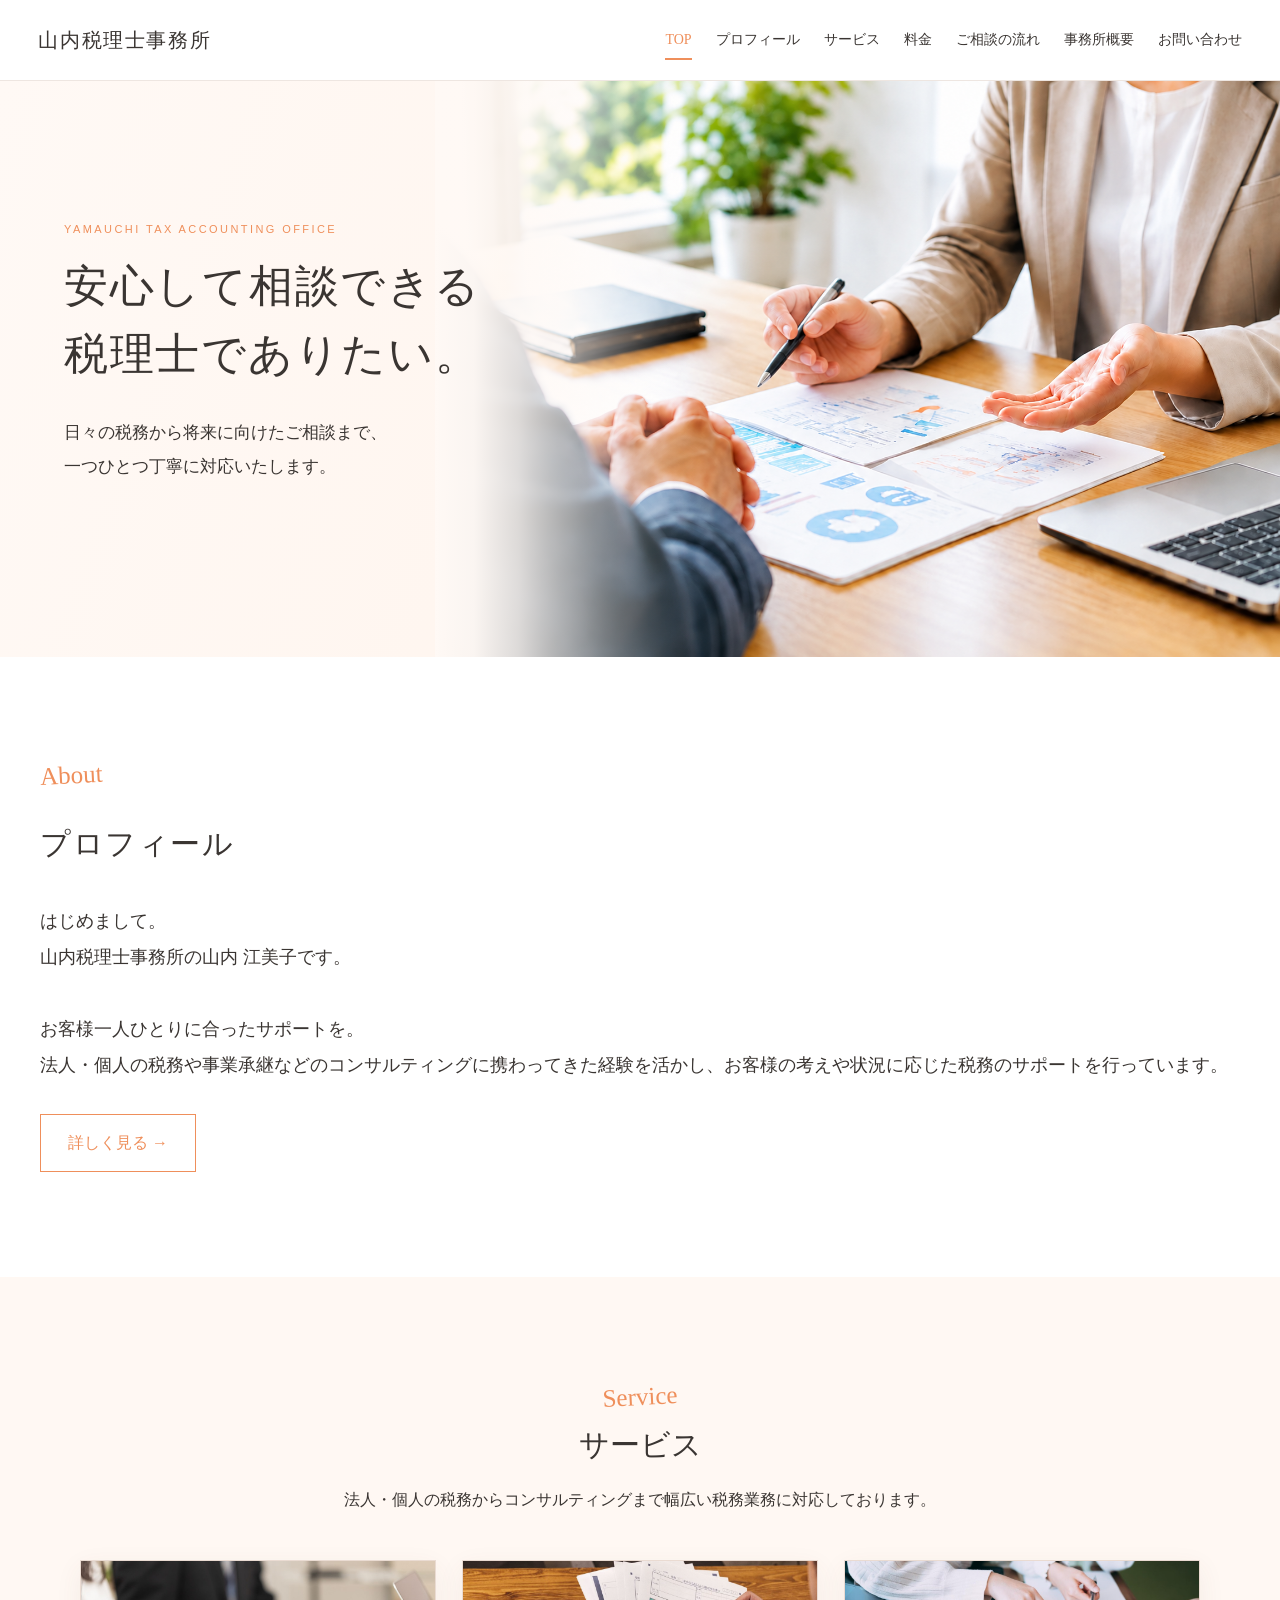
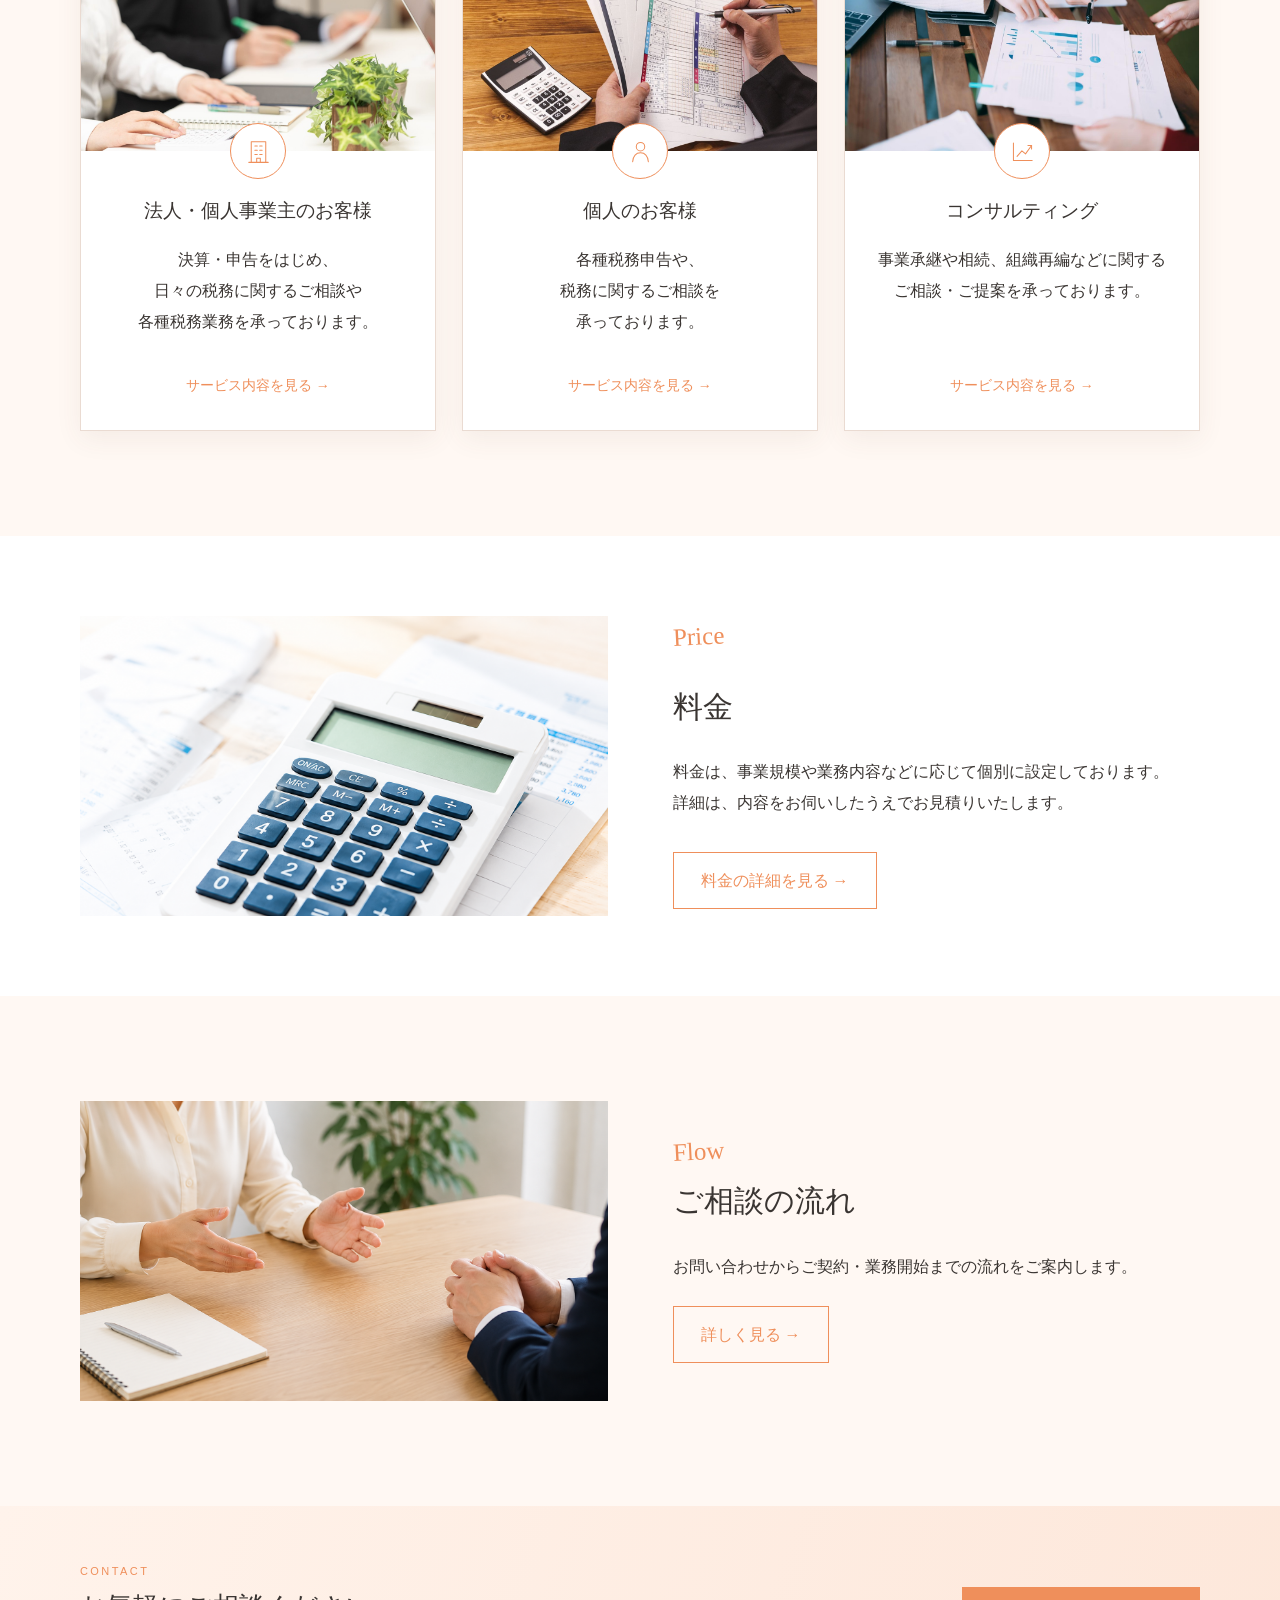
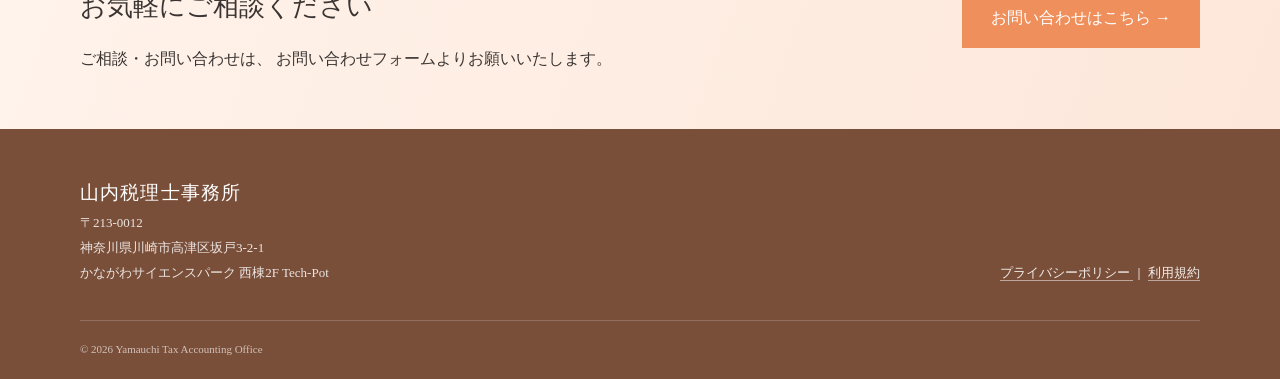
==== index.html @ a444ac54 "HP V7 初期登録" ====
<!DOCTYPE html>
<html lang="ja">

<head>
  <meta charset="UTF-8">
  <meta name="viewport" content="width=device-width, initial-scale=1.0">

  <meta name="description"
    content="山内税理士事務所。日々の税務から将来に向けたご相談まで、一つひとつ丁寧に対応いたします。">

  <title>山内税理士事務所</title>

<link rel="icon" type="image/png" href="images/favicon.png">
 
 <link rel="stylesheet" href="style.css">
</head>


<body>

  <!-- ヘッダー -->
  <header class="header">

    <div class="header-inner">

      <a class="office-name" href="index.html">
        山内税理士事務所
      </a>

      <nav class="nav">

  <a class="current" href="index.html">TOP</a>

  <a href="about.html">プロフィール</a>

  <a href="service.html">サービス</a>

  <a href="price.html">料金</a>

  <a href="flow.html">ご相談の流れ</a>

  <a href="office.html">事務所概要</a>

  <a class="nav-contact" href="contact.html">
    お問い合わせ
  </a>

</nav>

    </div>

  </header>


  <main>


    <!-- =====================================
         TOP
    ====================================== -->

    <section class="v4-hero">

      <div class="v4-hero-message">

        <p class="hero-label">
          YAMAUCHI TAX ACCOUNTING OFFICE
        </p>

        <h1>
          安心して相談できる<br>
          税理士でありたい。
        </h1>

        <p class="v4-hero-text">
          日々の税務から将来に向けたご相談まで、<br>
          一つひとつ丁寧に対応いたします。
        </p>

        
      </div>


      <div class="v4-hero-photo">

        <img
          src="images/top-image.png"
          alt="税務について相談しているイメージ">

      </div>

    </section>



    <!-- =====================================
         山内税理士事務所について
    ====================================== -->

    <!-- =====================================
     山内税理士事務所について
====================================== -->

<section class="section v5-about">

  <div class="container v5-about-single">

    <div class="v5-about-content">

      <p class="v4-script-label">
        About
      </p>

      <h2>
        プロフィール
      </h2>

      <p class="home-about-introduction">
  はじめまして。<br>
  山内税理士事務所の山内 江美子です。<br><br>
  お客様一人ひとりに合ったサポートを。<br>
  法人・個人の税務や事業承継などのコンサルティングに携わってきた経験を活かし、お客様の考えや状況に応じた税務のサポートを行っています。
</p>

      <a class="outline-button" href="about.html">
        詳しく見る →
      </a>

    </div>

  </div>

</section>


    <!-- =====================================
         サービス
    ====================================== -->

    <section class="section v4-service">

      <div class="container">


        <div class="v4-section-heading">

          <p class="v4-script-label">
            Service
          </p>

          <h2>
            サービス
          </h2>

          <p>
            法人・個人の税務からコンサルティングまで幅広い税務業務に対応しております。
          </p>

        </div>



        <div class="v4-service-grid">


          <!-- 法人・個人事業主 -->
          <article class="v4-service-card">

            <div class="v4-service-photo">

              <img
                src="images/service-corporate.jpg"
                alt="法人・個人事業主のお客様向けサービスのイメージ">

            </div>

            <div class="v4-service-card-body">

             <div class="v4-service-icon v5-line-icon" aria-hidden="true">
  <svg viewBox="0 0 48 48">
    <path d="M12 42V8h24v34M8 42h32M18 15h4M26 15h4M18 22h4M26 22h4M18 29h4M26 29h4M21 42v-7h6v7"/>
  </svg>
</div>

              <h3>
                法人・個人事業主のお客様
              </h3>

              <p>
                決算・申告をはじめ、<br>
                日々の税務に関するご相談や<br>
                各種税務業務を承っております。
              </p>

              <a href="service.html#business">
                サービス内容を見る →
              </a>

            </div>

          </article>



          <!-- 個人 -->
          <article class="v4-service-card">

            <div class="v4-service-photo">

              <img
                src="images/service-personal.jpg"
                alt="個人のお客様向けサービスのイメージ">

            </div>

            <div class="v4-service-card-body">

             <div class="v4-service-icon v5-line-icon" aria-hidden="true">
  <svg viewBox="0 0 48 48">
    <circle cx="24" cy="16" r="7"/>
    <path d="M11 41c1-10 6-15 13-15s12 5 13 15"/>
  </svg>
</div>

              <h3>
                個人のお客様
              </h3>

              <p>
                各種税務申告や、<br>
                税務に関するご相談を<br>
                承っております。
              </p>

              <a href="service.html#individual">
                サービス内容を見る →
              </a>

            </div>

          </article>



          <!-- コンサル・スポット -->
          <article class="v4-service-card">

            <div class="v4-service-photo">

              <img
                src="images/service-consulting.jpg"
                alt="コンサルティング業務のイメージ">

            </div>

            <div class="v4-service-card-body">

             <div class="v4-service-icon v5-line-icon" aria-hidden="true">
  <svg viewBox="0 0 48 48">
    <path d="M9 39V10M9 39h31M15 32l8-9 6 5 10-14"/>
    <path d="M33 14h6v6"/>
  </svg>
</div>

              <h3>
                コンサルティング
              </h3>

              <p>
                事業承継や相続、組織再編などに関する
                ご相談・ご提案を承っております。
              </p>

              <a href="service.html#consulting">
                サービス内容を見る →
              </a>

            </div>

          </article>


        </div>

      </div>

    </section>



    <!-- =====================================
         料金
    ====================================== -->

    <section class="v4-price">

      <div class="container v4-price-grid">


        <!-- 写真 -->
        <div class="v4-price-photo">

          <img
            src="images/price-top.png"
            alt="料金や見積りのイメージ">

        </div>


        <!-- 説明 -->
        <div class="v4-price-content">

          <p class="v4-script-label">
            Price
          </p>

          <h2>
            料金
          </h2>

          <p>
            料金は、事業規模や業務内容などに応じて個別に設定しております。<br>
            詳細は、内容をお伺いしたうえでお見積りいたします。
          </p>

          <a class="outline-button" href="price.html">
            料金の詳細を見る →
          </a>

        </div>


      </div>

    </section>



    <!-- =====================================
         ご相談の流れ
    ====================================== -->

    <section class="section v4-flow-teaser">

      <div class="container v4-flow-teaser-grid">


        <!-- TOPでは代表写真を1枚 -->
        <div class="v4-flow-teaser-photo">

          <img
            src="images/flow-02.png"
            alt="ご相談の流れのイメージ">

        </div>


        <div class="v4-flow-teaser-content">

          <p class="v4-script-label">
            Flow
          </p>

          <h2>
            ご相談の流れ
          </h2>

          <p>
            お問い合わせからご契約・業務開始までの流れをご案内します。
          </p>

          <a class="outline-button" href="flow.html">
            詳しく見る →
          </a>

        </div>


      </div>

    </section>



    <!-- =====================================
         お問い合わせ
    ====================================== -->

    <section class="home-contact">

      <div class="container home-contact-inner">

        <div>

          <p class="section-label">
            CONTACT
          </p>

          <h2>
            お気軽にご相談ください
          </h2>

          <p>
            ご相談・お問い合わせは、
            お問い合わせフォームよりお願いいたします。
          </p>

        </div>


        <a class="button" href="contact.html">
          お問い合わせはこちら →
        </a>

      </div>

    </section>


  </main>



  <!-- =====================================
       フッター
  ====================================== -->

  <footer class="footer">

    <div class="container footer-main">

      <div class="footer-office">

        <p class="footer-office-name">
          山内税理士事務所
        </p>

        <p class="footer-address">
          〒213-0012<br>
          神奈川県川崎市高津区坂戸3-2-1<br>
          かながわサイエンスパーク 西棟2F Tech-Pot
        </p>

      </div>


      <div class="footer-policy">

  <a href="privacy.html">
    プライバシーポリシー
  </a>

  <span>｜</span>

  <a href="terms.html">
    利用規約
  </a>

</div>

    </div>


    <div class="container footer-bottom">

      <p>
        © 2026 Yamauchi Tax Accounting Office
      </p>

    </div>

  </footer>


</body>

</html>
---- style.css ----
/* =========================================
   山内税理士事務所
   V2 共通デザイン
========================================= */


/* -----------------------------------------
   サイト全体の色
   後からここを変更すると全体の色を変えやすい
----------------------------------------- */

:root {

  --main-color: #4f665f;

  --main-dark: #354a44;

  --main-light: #e9eeeb;

  --background: #ffffff;

  --sub-background: #f6f6f3;

  --text-color: #333333;

  --sub-text-color: #6f7673;

  --border-color: #d9dfdc;

  --white: #ffffff;

  --content-width: 1120px;

}



/* -----------------------------------------
   基本設定
----------------------------------------- */

* {
  box-sizing: border-box;
}


html {
  scroll-behavior: smooth;
}


body {

  margin: 0;

  color: var(--text-color);

  background: var(--background);

  font-family:
    "Yu Mincho",
    "Hiragino Mincho ProN",
    "YuMincho",
    serif;

  line-height: 1.95;

}


a {
  color: inherit;
  text-decoration: none;
}


img {
  max-width: 100%;
}


p {
  margin-top: 0;
}


.container {

  width: min(90%, var(--content-width));

  margin: 0 auto;

}



/* -----------------------------------------
   ヘッダー
----------------------------------------- */

.header {

  position: relative;

  z-index: 10;

  background: rgba(255, 255, 255, 0.98);

  border-bottom: 1px solid var(--border-color);

}


.header-inner {

  width: min(94%, 1220px);

  min-height: 80px;

  margin: 0 auto;

  display: flex;

  align-items: center;

  justify-content: space-between;

  gap: 30px;

}


.office-name {

  font-size: 20px;

  letter-spacing: 0.08em;

  white-space: nowrap;

}


.nav {

  display: flex;

  align-items: center;

  justify-content: flex-end;

  flex-wrap: wrap;

  gap: 24px;

  font-size: 14px;

}


.nav a {

  transition: 0.2s;

}


.nav a:hover {

  color: var(--main-color);

}


.nav-contact {

  padding: 9px 17px;

  color: var(--white);

  background: var(--main-color);

}


.nav-contact:hover {

  color: var(--white) !important;

  background: var(--main-dark);

}



/* -----------------------------------------
   TOP
----------------------------------------- */

.hero {

  position: relative;

  min-height: 590px;

  display: flex;

  align-items: center;

  overflow: hidden;

  background:
    linear-gradient(
      135deg,
      #f8f8f5 0%,
      #eef2ef 100%
    );

}


.hero-decoration {

  position: absolute;

  width: 520px;

  height: 520px;

  right: -150px;

  top: -150px;

  border-radius: 50%;

  border: 1px solid rgba(79, 102, 95, 0.15);

}


.hero-decoration::after {

  content: "";

  position: absolute;

  width: 380px;

  height: 380px;

  left: 70px;

  top: 70px;

  border-radius: 50%;

  border: 1px solid rgba(79, 102, 95, 0.12);

}


.hero-inner {

  position: relative;

  z-index: 2;

  padding-top: 80px;

  padding-bottom: 80px;

}


.hero-label,
.section-label,
.guide-label {

  margin-bottom: 13px;

  color: var(--main-color);

  font-family: Arial, sans-serif;

  font-size: 11px;

  letter-spacing: 0.22em;

}


.hero h1 {

  max-width: 850px;

  margin: 0 0 28px;

  font-size: clamp(32px, 5vw, 49px);

  font-weight: 500;

  line-height: 1.55;

  letter-spacing: 0.06em;

}


.hero-text {

  margin-bottom: 38px;

  font-size: 17px;

  letter-spacing: 0.03em;

}



/* -----------------------------------------
   ボタン
----------------------------------------- */

.button {

  display: inline-block;

  min-width: 215px;

  padding: 14px 28px;

  text-align: center;

  color: var(--white);

  background: var(--main-color);

  border: 1px solid var(--main-color);

  transition: 0.2s;

}


.button:hover {

  color: var(--main-color);

  background: transparent;

}



/* -----------------------------------------
   セクション共通
----------------------------------------- */

.section {

  padding: 105px 0;

}


.section-title {

  margin-bottom: 55px;

}


.section-title h2 {

  margin: 0;

  font-size: 30px;

  font-weight: 500;

  letter-spacing: 0.08em;

}



/* -----------------------------------------
   プロフィール
----------------------------------------- */

.profile-section {

  background: var(--background);

}


.profile-layout {

  display: grid;

  grid-template-columns: minmax(0, 1.5fr) minmax(280px, 0.75fr);

  gap: 75px;

  align-items: start;

}


.profile-content {

  max-width: 730px;

}


.profile-content p {

  margin-bottom: 26px;

}


.profile-introduction {

  margin-bottom: 35px !important;

  font-size: 19px;

  line-height: 2;

}


.profile-photo-area {

  position: sticky;

  top: 110px;

}


.profile-photo-placeholder {

  aspect-ratio: 3 / 4;

  width: 100%;

  display: flex;

  align-items: center;

  justify-content: center;

  text-align: center;

  color: var(--sub-text-color);

  background:
    linear-gradient(
      145deg,
      #eef1ef,
      #e2e7e4
    );

  border: 1px solid var(--border-color);

}


.profile-photo-placeholder span {

  display: block;

  margin-bottom: 8px;

  font-family: Arial, sans-serif;

  font-size: 10px;

  letter-spacing: 0.2em;

}


.profile-photo-placeholder p {

  margin: 0;

  font-size: 14px;

}



/* -----------------------------------------
   各ページへの入口
----------------------------------------- */

.guide-section {

  background: var(--sub-background);

}


.guide-grid {

  display: grid;

  grid-template-columns: repeat(2, 1fr);

  gap: 24px;

}


.guide-card {

  min-height: 250px;

  padding: 38px;

  position: relative;

  background: var(--white);

  border: 1px solid var(--border-color);

  transition: 0.25s;

}


.guide-card:hover {

  transform: translateY(-3px);

  box-shadow: 0 10px 25px rgba(50, 65, 60, 0.08);

}


.guide-card h3 {

  margin: 0 0 18px;

  font-size: 22px;

  font-weight: 500;

  letter-spacing: 0.05em;

}


.guide-card p {

  max-width: 430px;

}


.guide-link {

  position: absolute;

  left: 38px;

  bottom: 30px;

  color: var(--main-color);

  font-size: 14px;

}



/* -----------------------------------------
   お問い合わせ
----------------------------------------- */

.contact-banner {

  padding: 85px 0;

  color: var(--white);

  background: var(--main-dark);

}


.contact-banner-inner {

  display: flex;

  justify-content: space-between;

  align-items: center;

  gap: 50px;

}


.contact-label {

  color: #d7e0dc;

}


.contact-banner h2 {

  margin: 0 0 15px;

  font-size: 28px;

  font-weight: 500;

  letter-spacing: 0.06em;

}


.contact-banner p {

  margin-bottom: 0;

}


.button-light {

  color: var(--main-dark);

  background: var(--white);

  border-color: var(--white);

}


.button-light:hover {

  color: var(--white);

  background: transparent;

}



/* -----------------------------------------
   フッター
----------------------------------------- */

.footer {

  padding: 38px 0;

  color: #d7ddda;

  background: #293a35;

  font-size: 12px;

}


.footer-inner {

  display: flex;

  align-items: center;

  justify-content: space-between;

  gap: 30px;

}


.footer p {

  margin: 0;

}


.footer-office-name {

  font-size: 14px;

  letter-spacing: 0.08em;

}



/* -----------------------------------------
   PC / スマホ表示
----------------------------------------- */

.mobile-only {

  display: none;

}



/* -----------------------------------------
   スマホ対応
----------------------------------------- */

@media (max-width: 850px) {


  .header-inner {

    padding: 17px 0;

    display: block;

  }


  .office-name {

    display: block;

    margin-bottom: 13px;

  }


  .nav {

    justify-content: flex-start;

    gap: 9px 17px;

    font-size: 12px;

  }


  .nav-contact {

    padding: 5px 10px;

  }



  .hero {

    min-height: 480px;

  }


  .hero-decoration {

    width: 380px;

    height: 380px;

    right: -180px;

  }


  .hero-inner {

    padding-top: 65px;

    padding-bottom: 65px;

  }



  .section {

    padding: 75px 0;

  }


  .section-title {

    margin-bottom: 38px;

  }


  .section-title h2 {

    font-size: 26px;

  }



  .profile-layout {

    grid-template-columns: 1fr;

    gap: 45px;

  }


  .profile-photo-area {

    position: static;

    max-width: 360px;

    margin: 0 auto;

    order: -1;

  }



  .guide-grid {

    grid-template-columns: 1fr;

  }



  .contact-banner-inner {

    display: block;

  }


  .contact-banner .button {

    margin-top: 30px;

  }



  .footer-inner {

    display: block;

  }


  .footer-office-name {

    margin-bottom: 8px !important;

  }


  .pc-only {

    display: none;

  }


  .mobile-only {

    display: block;

  }

}

/* =========================================
   下層ページ共通
========================================= */

.page-hero {
  padding: 95px 0 75px;
  background: var(--sub-background);
}

.page-hero h1 {
  margin: 0 0 20px;
  font-size: 38px;
  font-weight: 500;
  letter-spacing: 0.08em;
}

.page-lead {
  max-width: 760px;
  margin-bottom: 0;
  font-size: 16px;
}


/* =========================================
   サービスページ
========================================= */

.service-detail-grid {
  display: grid;
  grid-template-columns: repeat(2, 1fr);
  gap: 28px;
}

.service-detail-card {
  padding: 40px;
  background: var(--white);
  border: 1px solid var(--border-color);
}

.service-number {
  margin-bottom: 15px;
  color: var(--main-color);
  font-family: Arial, sans-serif;
  font-size: 12px;
  letter-spacing: 0.2em;
}

.service-detail-card h2 {
  margin: 0 0 20px;
  font-size: 22px;
  font-weight: 500;
  line-height: 1.6;
  letter-spacing: 0.05em;
}

.service-image-section {
  padding: 0 0 105px;
}

.service-image-placeholder {
  min-height: 300px;
  display: flex;
  align-items: center;
  justify-content: center;
  text-align: center;
  color: var(--sub-text-color);
  background:
    linear-gradient(
      145deg,
      #eef1ef,
      #e2e7e4
    );
  border: 1px solid var(--border-color);
}

.service-image-placeholder span {
  display: block;
  margin-bottom: 10px;
  font-family: Arial, sans-serif;
  font-size: 10px;
  letter-spacing: 0.2em;
}

.service-image-placeholder p {
  margin: 0;
  font-size: 14px;
}


@media (max-width: 850px) {

  .page-hero {
    padding: 65px 0 55px;
  }

  .page-hero h1 {
    font-size: 30px;
  }

  .service-detail-grid {
    grid-template-columns: 1fr;
  }

  .service-detail-card {
    padding: 30px;
  }

  .service-image-section {
    padding-bottom: 75px;
  }

}
/* =========================================
   サービスページ メイン画像
========================================= */

.service-main-image {
  width: 100%;
  height: 360px;
  margin-bottom: 60px;
  overflow: hidden;
}

.service-main-image img {
  width: 100%;
  height: 100%;
  display: block;
  object-fit: cover;
}

@media (max-width: 850px) {

  .service-main-image {
    height: 230px;
    margin-bottom: 40px;
  }

}
/* =========================================
   料金ページ
========================================= */

.price-introduction {
  max-width: 800px;
  margin-bottom: 65px;
}

.price-category {
  margin-bottom: 90px;
}

.price-category-label,
.price-card-label,
.price-plan-number {
  margin-bottom: 10px;
  color: var(--main-color);
  font-family: Arial, sans-serif;
  font-size: 10px;
  letter-spacing: 0.2em;
}

.price-category > h2,
.price-extra > h2 {
  margin: 0 0 40px;
  font-size: 27px;
  font-weight: 500;
  letter-spacing: 0.05em;
}

.price-plan {
  margin-bottom: 65px;
  padding: 38px;
  background: var(--sub-background);
  border: 1px solid var(--border-color);
}

.price-plan-heading {
  margin-bottom: 30px;
  display: flex;
  justify-content: space-between;
  align-items: flex-end;
  gap: 35px;
}

.price-plan-heading h3 {
  margin: 0;
  font-size: 22px;
  font-weight: 500;
}

.price-plan-heading > p {
  margin-bottom: 0;
  color: var(--sub-text-color);
}

.table-wrap {
  width: 100%;
  overflow-x: auto;
}

.price-table {
  width: 100%;
  border-collapse: collapse;
  background: var(--white);
}

.price-table th,
.price-table td {
  padding: 16px 18px;
  border: 1px solid var(--border-color);
  text-align: left;
  white-space: nowrap;
}

.price-table th {
  background: #edf1ef;
  font-weight: 500;
}

.note {
  margin-top: 14px;
  margin-bottom: 0;
  color: var(--sub-text-color);
  font-size: 13px;
}

.price-other-grid {
  margin-bottom: 75px;
  display: grid;
  grid-template-columns: repeat(2, 1fr);
  gap: 28px;
}

.price-other-card {
  padding: 38px;
  border: 1px solid var(--border-color);
}

.price-other-card h2 {
  margin: 0 0 20px;
  font-size: 22px;
  font-weight: 500;
}

.price-extra {
  padding: 38px;
  background: var(--sub-background);
  border: 1px solid var(--border-color);
}

.price-extra-list {
  margin: 0 0 22px;
  padding-left: 22px;
}

.price-extra-list li {
  margin-bottom: 8px;
}


@media (max-width: 850px) {

  .price-plan {
    padding: 25px 20px;
  }

  .price-plan-heading {
    display: block;
  }

  .price-plan-heading > p {
    margin-top: 15px;
  }

  .price-other-grid {
    grid-template-columns: 1fr;
  }

  .price-category > h2,
  .price-extra > h2 {
    font-size: 24px;
  }

}
/* =========================================
   料金ページ メイン画像
========================================= */

.price-main-image {
  width: 100%;
  height: 360px;
  margin-bottom: 55px;
  overflow: hidden;
}

.price-main-image img {
  width: 100%;
  height: 100%;
  display: block;
  object-fit: cover;
}

@media (max-width: 850px) {

  .price-main-image {
    height: 230px;
    margin-bottom: 40px;
  }

}
/* =========================================
   ご相談の流れページ
========================================= */

.flow-page {
  max-width: 900px;
}

.flow-step {
  position: relative;
  display: grid;
  grid-template-columns: 100px 1fr;
  gap: 35px;
  padding: 0 0 65px;
}

.flow-step:not(:last-child)::after {
  content: "";
  position: absolute;
  left: 39px;
  top: 68px;
  bottom: 12px;
  width: 1px;
  background: var(--border-color);
}

.flow-step-number {
  width: 80px;
  height: 80px;
  display: flex;
  align-items: center;
  justify-content: center;
  color: var(--white);
  background: var(--main-color);
  font-family: Arial, sans-serif;
  font-size: 16px;
  letter-spacing: 0.1em;
}

.flow-step-content {
  padding-top: 5px;
}

.flow-step-content h2 {
  margin: 0 0 15px;
  font-size: 22px;
  font-weight: 500;
  letter-spacing: 0.05em;
}

.flow-step-content p {
  margin-bottom: 0;
}


@media (max-width: 850px) {

  .flow-step {
    grid-template-columns: 65px 1fr;
    gap: 20px;
    padding-bottom: 50px;
  }

  .flow-step-number {
    width: 58px;
    height: 58px;
    font-size: 13px;
  }

  .flow-step:not(:last-child)::after {
    left: 28px;
    top: 58px;
  }

  .flow-step-content h2 {
    font-size: 20px;
  }

}
/* =========================================
   事務所概要ページ
========================================= */

.office-page-layout {
  display: grid;
  grid-template-columns: 1.35fr 0.65fr;
  gap: 80px;
  align-items: start;
  margin-bottom: 65px;
}

.office-detail-list {
  margin: 0;
}

.office-detail-list > div {
  display: grid;
  grid-template-columns: 140px 1fr;
  gap: 25px;
  padding: 20px 0;
  border-bottom: 1px solid var(--border-color);
}

.office-detail-list dt {
  font-weight: 500;
}

.office-detail-list dd {
  margin: 0;
}

.office-access {
  padding: 32px;
  background: var(--sub-background);
  border-top: 3px solid var(--main-color);
}

.office-access-label {
  margin-bottom: 8px;
  color: var(--main-color);
  font-family: Arial, sans-serif;
  font-size: 10px;
  letter-spacing: 0.2em;
}

.office-access h2 {
  margin: 0 0 18px;
  font-size: 23px;
  font-weight: 500;
}

.map-wrap {
  width: 100%;
  overflow: hidden;
  border: 1px solid var(--border-color);
}

.map-wrap iframe {
  display: block;
  width: 100%;
}


@media (max-width: 850px) {

  .office-page-layout {
    grid-template-columns: 1fr;
    gap: 40px;
    margin-bottom: 45px;
  }

  .office-detail-list > div {
    grid-template-columns: 1fr;
    gap: 5px;
  }

  .map-wrap iframe {
    height: 340px;
  }

}
/* =========================================
   事務所概要ページ 追加調整
========================================= */

.access-block {
  margin-top: 28px;
}

.access-block:first-of-type {
  margin-top: 0;
}

.access-block h3 {
  margin: 0 0 12px;
  font-size: 17px;
  font-weight: 500;
}

.access-list {
  margin: 16px 0;
  padding-left: 22px;
}

.access-list li {
  margin-bottom: 8px;
}

.access-note {
  margin-top: 18px;
  padding: 12px 15px;
  color: var(--main-dark);
  background: var(--main-light);
  font-size: 13px;
}

.access-building {
  padding-top: 22px;
  border-top: 1px solid var(--border-color);
}

.map-heading {
  margin-bottom: 25px;
}

.map-heading h2 {
  margin: 0;
  font-size: 25px;
  font-weight: 500;
  letter-spacing: 0.05em;
}
/* =========================================
   事務所概要ページ 縦型レイアウト
========================================= */

.office-single-layout {
  max-width: 980px;
}

.office-access-section {
  margin-top: 90px;
}

.office-access-section > h2,
.map-section > h2 {
  margin: 0 0 35px;
  font-size: 27px;
  font-weight: 500;
  letter-spacing: 0.05em;
}

.access-card-grid {
  display: grid;
  grid-template-columns: repeat(3, 1fr);
  gap: 22px;
}

.access-card {
  min-height: 270px;
  padding: 30px;
  background: var(--sub-background);
  border-top: 3px solid var(--main-color);
}

.access-card-label {
  margin-bottom: 10px;
  color: var(--main-color);
  font-family: Arial, sans-serif;
  font-size: 10px;
  letter-spacing: 0.18em;
}

.access-card h3,
.building-guide h3 {
  margin: 0 0 16px;
  font-size: 18px;
  font-weight: 500;
  line-height: 1.6;
}

.access-card-point {
  margin-top: 20px;
  color: var(--main-dark);
  font-weight: 500;
}

.access-note {
  margin-top: 18px;
  padding: 11px 13px;
  color: var(--main-dark);
  background: var(--main-light);
  font-size: 13px;
}

.building-guide {
  margin-top: 28px;
  padding: 28px 30px;
  border: 1px solid var(--border-color);
}

.map-section {
  margin-top: 90px;
}

.map-wrap {
  width: 100%;
  overflow: hidden;
  border: 1px solid var(--border-color);
}

.map-wrap iframe {
  display: block;
  width: 100%;
}


@media (max-width: 850px) {

  .office-access-section,
  .map-section {
    margin-top: 65px;
  }

  .access-card-grid {
    grid-template-columns: 1fr;
  }

  .access-card {
    min-height: auto;
  }

  .map-wrap iframe {
    height: 340px;
  }

}
/* =========================================
   お問い合わせページ
========================================= */

.contact-page {
  max-width: 850px;
}

.contact-message {
  margin-bottom: 55px;
}

.contact-message h2 {
  margin: 0 0 20px;
  font-size: 27px;
  font-weight: 500;
  letter-spacing: 0.05em;
}

.contact-form-area {
  padding: 45px;
  background: var(--sub-background);
  border-top: 3px solid var(--main-color);
}

.contact-form-label {
  margin-bottom: 8px;
  color: var(--main-color);
  font-family: Arial, sans-serif;
  font-size: 10px;
  letter-spacing: 0.2em;
}

.contact-form-area h3 {
  margin: 0 0 20px;
  font-size: 23px;
  font-weight: 500;
}

.contact-form-button {
  margin-top: 20px;
}

.contact-caution {
  margin-top: 25px;
  margin-bottom: 0;
  color: var(--sub-text-color);
  font-size: 13px;
}

.contact-after {
  margin-top: 55px;
  padding-top: 35px;
  border-top: 1px solid var(--border-color);
}

.contact-after h3 {
  margin: 0 0 15px;
  font-size: 20px;
  font-weight: 500;
}

.text-link {
  display: inline-block;
  margin-top: 10px;
  color: var(--main-color);
}


@media (max-width: 850px) {

  .contact-form-area {
    padding: 30px 22px;
  }

  .contact-message h2 {
    font-size: 24px;
  }

}
/* =========================================
   TOP 最終イメージ用
========================================= */

:root {
  --main-color: #ef8f5b;
  --main-dark: #b76843;
  --main-light: #fce7da;

  --background: #ffffff;
  --sub-background: #fff8f3;

  --text-color: #3a3532;
  --sub-text-color: #766d68;

  --border-color: #eadbd2;
  --white: #ffffff;
}


/* -----------------------------------------
   TOP メイン
----------------------------------------- */

.home-hero {
  min-height: 560px;

  display: grid;
  grid-template-columns: 0.8fr 1.2fr;

  background:
    linear-gradient(
      110deg,
      #fff9f5 0%,
      #fff3eb 100%
    );
}

.home-hero-message {
  padding: 95px 40px 95px max(5vw, 50px);

  display: flex;
  flex-direction: column;
  justify-content: center;
}

.home-hero-message h1 {
  margin: 0 0 28px;

  font-size: clamp(36px, 4.3vw, 53px);

  font-weight: 500;

  line-height: 1.55;

  letter-spacing: 0.04em;
}

.home-hero-text {
  margin-bottom: 36px;

  font-size: 17px;

  line-height: 2;
}

.home-hero-image-area {
  min-height: 560px;

  overflow: hidden;
}

.home-hero-image {
  width: 100%;
  height: 100%;

  display: block;

  object-fit: cover;
  object-position: center;
}


/* -----------------------------------------
   About
----------------------------------------- */

.home-about {
  background: #fffaf7;
}

.home-about-grid {
  display: grid;

  grid-template-columns:
    minmax(0, 1.25fr)
    minmax(280px, 0.75fr);

  gap: 80px;

  align-items: center;
}

.home-about-content h2 {
  margin: 0 0 35px;

  font-size: 30px;

  font-weight: 500;

  letter-spacing: 0.05em;
}

.home-about-content p {
  margin-bottom: 24px;
}

.home-about-introduction {
  font-size: 18px;
  line-height: 2;
}

.home-profile-photo {
  max-width: 390px;

  margin-left: auto;
}

.home-profile-photo .profile-photo-placeholder {
  width: 100%;

  aspect-ratio: 3 / 4;

  display: flex;

  align-items: center;
  justify-content: center;

  text-align: center;

  background:
    linear-gradient(
      145deg,
      #f8e9e0,
      #fff8f3
    );

  border: 1px solid var(--border-color);
}


/* -----------------------------------------
   仮署名
----------------------------------------- */

.profile-signature {
  position: relative;

  margin: 35px 0 30px;
}

.signature-office {
  margin-bottom: 2px !important;

  font-size: 13px;
}

.signature-name {
  margin-bottom: 0 !important;

  font-size: 17px;

  font-weight: 500;

  letter-spacing: 0.08em;
}

.signature-handwritten {
  display: inline-block;

  margin: -8px 0 0 150px !important;

  color: var(--main-color);

  font-family:
    "Segoe Script",
    "Brush Script MT",
    cursive;

  font-size: 29px;

  line-height: 1.2;

  transform: rotate(-5deg);

  transform-origin: left center;
}


/* -----------------------------------------
   枠線ボタン
----------------------------------------- */

.outline-button {
  display: inline-block;

  margin-top: 8px;

  padding: 12px 27px;

  color: var(--main-color);

  border: 1px solid var(--main-color);

  transition: 0.2s;
}

.outline-button:hover {
  color: var(--white);

  background: var(--main-color);
}


/* -----------------------------------------
   サービス
----------------------------------------- */

.home-service {
  background: var(--white);
}

.home-section-title {
  margin-bottom: 45px;

  text-align: center;
}

.home-section-title h2 {
  margin: 0 0 12px;

  font-size: 30px;

  font-weight: 500;

  letter-spacing: 0.05em;
}

.home-service-grid {
  display: grid;

  grid-template-columns: repeat(3, 1fr);

  gap: 25px;
}

.home-service-card {
  min-height: 330px;

  padding: 35px 28px;

  text-align: center;

  background: var(--white);

  border: 1px solid var(--border-color);

  box-shadow:
    0 8px 25px rgba(90, 70, 60, 0.06);
}

.service-icon {
  width: 60px;
  height: 60px;

  margin: 0 auto 20px;

  display: flex;
  align-items: center;
  justify-content: center;

  color: var(--main-color);

  border: 1px solid var(--main-color);

  border-radius: 50%;

  font-size: 26px;
}

.home-service-card h3 {
  margin: 0 0 18px;

  font-size: 20px;

  font-weight: 500;
}

.home-service-card p {
  min-height: 100px;
}

.home-service-card a {
  color: var(--main-color);

  font-size: 14px;
}


/* -----------------------------------------
   料金
----------------------------------------- */

.home-price {
  background: var(--sub-background);
}

.home-price-layout {
  display: grid;

  grid-template-columns: 0.75fr 1.25fr;

  gap: 80px;

  align-items: center;
}

.home-price-content h2 {
  margin: 0 0 20px;

  font-size: 30px;

  font-weight: 500;
}

.home-price-summary {
  padding: 15px 35px 30px;

  background: var(--white);

  border-top: 3px solid var(--main-color);
}

.home-price-row {
  padding: 25px 0;

  display: flex;

  justify-content: space-between;

  gap: 30px;

  border-bottom: 1px solid var(--border-color);
}

.home-price-row strong {
  color: var(--main-dark);

  font-size: 20px;

  font-weight: 500;
}

.home-price-note {
  margin: 20px 0 0;

  color: var(--sub-text-color);

  font-size: 12px;
}


/* -----------------------------------------
   お問い合わせ
----------------------------------------- */

.home-contact {
  padding: 55px 0;

  background:
    linear-gradient(
      110deg,
      #fff8f3,
      #fde7da
    );
}

.home-contact-inner {
  display: flex;

  align-items: center;

  justify-content: space-between;

  gap: 50px;
}

.home-contact h2 {
  margin: 0 0 10px;

  font-size: 26px;

  font-weight: 500;
}

.home-contact p {
  margin-bottom: 0;
}


/* -----------------------------------------
   スマホ
----------------------------------------- */

@media (max-width: 850px) {

  .home-hero {
    grid-template-columns: 1fr;
  }

  .home-hero-message {
    padding:
      65px 7%
      55px;
  }

  .home-hero-image-area {
    min-height: 320px;
  }


  .home-about-grid {
    grid-template-columns: 1fr;

    gap: 45px;
  }

  .home-profile-photo {
    margin: 0 auto;
  }

  .signature-handwritten {
    margin-left: 80px !important;
  }


  .home-service-grid {
    grid-template-columns: 1fr;
  }

  .home-service-card p {
    min-height: auto;
  }


  .home-price-layout {
    grid-template-columns: 1fr;

    gap: 45px;
  }

  .home-price-row {
    display: block;
  }

  .home-price-row strong {
    display: block;

    margin-top: 8px;
  }


  .home-contact-inner {
    display: block;
  }

  .home-contact .button {
    margin-top: 25px;
  }

}
/* =========================================
   TOPキャッチコピー 改行修正
========================================= */

/* PC */
.home-hero {
  grid-template-columns: 1fr 1fr;
}

.home-hero-message {
  padding-left: max(4vw, 40px);
  padding-right: 30px;
}

.home-hero-message h1 {
  font-size: clamp(32px, 3.5vw, 48px);
  white-space: nowrap;
}


/* スマホ */
@media (max-width: 850px) {

  .home-hero-message h1 {
    white-space: normal;
  }

}
/* =========================================
   事務所についてページ
========================================= */

.about-page-layout {
  max-width: 1050px;

  display: grid;

  grid-template-columns:
    minmax(0, 1.4fr)
    minmax(280px, 0.6fr);

  gap: 80px;

  align-items: start;
}


.about-page-content {
  max-width: 720px;
}


.about-page-content p {
  margin-bottom: 26px;
}


.about-page-introduction {
  margin-bottom: 36px !important;

  font-size: 19px;

  line-height: 2;
}


.about-photo-area {
  position: static;
}


.about-photo-area .profile-photo-placeholder {
  width: 100%;

  aspect-ratio: 3 / 4;

  display: flex;

  align-items: center;

  justify-content: center;

  text-align: center;

  background:
    linear-gradient(
      145deg,
      #f8e9e0,
      #fff8f3
    );

  border: 1px solid var(--border-color);
}


/* 署名 */

.about-signature {
  margin-top: 45px;

  padding-top: 25px;

  border-top: 1px solid var(--border-color);
}


.about-signature .signature-handwritten {
  display: inline-block;

  margin:
    -8px 0
    0 150px !important;

  color: var(--main-color);

  font-family:
    "Segoe Script",
    "Brush Script MT",
    cursive;

  font-size: 29px;

  line-height: 1.2;

  transform: rotate(-5deg);

  transform-origin: left center;
}


/* スマホ */

@media (max-width: 850px) {

  .about-page-layout {
    grid-template-columns: 1fr;

    gap: 45px;
  }


  .about-photo-area {
    position: static;

    max-width: 340px;

    margin: 0 auto;

    order: -1;
  }


  .about-signature .signature-handwritten {
    margin-left: 70px !important;

    font-size: 24px;
  }

}
/* =========================================
   ご相談の流れ 写真付き版
========================================= */

.flow-photo-list {
  max-width: 980px;
}

.flow-photo-item {
  display: grid;
  grid-template-columns: minmax(300px, 0.9fr) minmax(0, 1.1fr);

  gap: 55px;

  align-items: center;

  padding: 0 0 65px;
  margin-bottom: 65px;

  border-bottom: 1px solid var(--border-color);
}

.flow-photo-item:last-child {
  margin-bottom: 0;
  border-bottom: none;
}

.flow-photo {
  width: 100%;
}

.flow-photo-placeholder {
  width: 100%;
  aspect-ratio: 4 / 3;

  display: flex;
  align-items: center;
  justify-content: center;

  text-align: center;

  color: var(--sub-text-color);

  background:
    linear-gradient(
      145deg,
      #f7e5da,
      #fff7f2
    );

  border: 1px solid var(--border-color);
}

.flow-photo-placeholder span {
  display: block;

  margin-bottom: 10px;

  color: var(--main-color);

  font-family: Arial, sans-serif;

  font-size: 10px;

  letter-spacing: 0.2em;
}

.flow-photo-placeholder p {
  margin: 0;

  font-size: 14px;

  line-height: 1.8;
}

.flow-photo-number {
  margin-bottom: 12px;

  color: var(--main-color);

  font-family: Arial, sans-serif;

  font-size: 13px;

  letter-spacing: 0.18em;
}

.flow-photo-content h2 {
  margin: 0 0 18px;

  font-size: 24px;

  font-weight: 500;

  letter-spacing: 0.05em;
}

.flow-photo-content p {
  margin-bottom: 15px;
}


/* スマホ */

@media (max-width: 850px) {

  .flow-photo-item {
    grid-template-columns: 1fr;

    gap: 28px;

    padding-bottom: 50px;
    margin-bottom: 50px;
  }

  .flow-photo-content h2 {
    font-size: 21px;
  }

}
/* =========================================
   V3 緑色の残りをオレンジ系へ統一
========================================= */

.header {
  border-bottom: 1px solid var(--border-color);
}

.page-hero {
  border-bottom: 1px solid var(--border-color);
}

.section-title,
.home-section-title {
  border-color: var(--border-color);
}

/* 見出し等のアクセントライン */
.section-label {
  color: var(--main-color);
}

.page-hero::after,
.section-title::after {
  background-color: var(--main-color);
}
/* =========================================
   V3 フッターをオレンジ系に統一
========================================= */

.footer {
  background: #7a4f3a !important;
  color: #ffffff;
}

.footer-office-name {
  color: #ffffff;
}
/* =========================================
   V3 フッター
========================================= */

.footer {
  padding: 0;

  color: #ffffff;

  background: #7a4f3a;
}


.footer-main {
  padding-top: 45px;
  padding-bottom: 35px;

  display: flex;

  align-items: flex-end;
  justify-content: space-between;

  gap: 50px;
}


.footer-office-name {
  margin: 0 0 15px;

  color: #ffffff;

  font-size: 19px;

  font-weight: 500;

  letter-spacing: 0.06em;
}


.footer-address {
  margin: 0;

  color: rgba(255, 255, 255, 0.85);

  font-size: 13px;

  line-height: 1.9;
}


.footer-policy a {
  color: rgba(255, 255, 255, 0.9);

  font-size: 13px;

  border-bottom:
    1px solid rgba(255, 255, 255, 0.5);
}


.footer-bottom {
  padding-top: 18px;
  padding-bottom: 18px;

  border-top:
    1px solid rgba(255, 255, 255, 0.18);
}


.footer-bottom p {
  margin: 0;

  color: rgba(255, 255, 255, 0.65);

  font-size: 11px;
}


/* スマホ */

@media (max-width: 850px) {

  .footer-main {
    display: block;

    padding-top: 35px;
    padding-bottom: 30px;
  }


  .footer-policy {
    margin-top: 25px;
  }

}
/* =========================================
   プライバシーポリシー
========================================= */

.privacy-content {
  max-width: 850px;
}


.privacy-content > p:first-child {
  margin-bottom: 50px;
}


.privacy-content h2 {
  margin:
    45px 0
    15px;

  padding-bottom: 10px;

  font-size: 20px;

  font-weight: 500;

  border-bottom:
    1px solid var(--border-color);
}


.privacy-content p {
  line-height: 2;
}


.privacy-content ul {
  margin:
    20px 0
    25px;

  padding-left: 1.5em;
}


.privacy-content li {
  margin-bottom: 8px;

  line-height: 1.8;
}


.privacy-office {
  margin-top: 55px;

  padding:
    25px 30px;

  background:
    var(--sub-background);
}


.privacy-office p {
  margin: 0 0 8px;
}


.privacy-office p:last-child {
  margin-bottom: 0;
}
/* アクセス「駅から徒歩 約15分」の文字色 */

.access-card-point {
  color: var(--text-color);
}

/* =========================================
   事務所概要 基本情報＋地図
========================================= */

.office-top-layout {
  display: grid;
  grid-template-columns: 1fr 1fr;
  gap: 45px;
  align-items: stretch;
}

.office-top-map {
  min-height: 420px;
  overflow: hidden;
  border: 1px solid var(--border-color);
}

.office-top-map iframe {
  width: 100%;
  height: 100%;
  display: block;
}

/* 駅徒歩の文字色は本文色 */
.access-card-point {
  color: var(--text-color);
}

@media (max-width: 850px) {

  .office-top-layout {
    grid-template-columns: 1fr;
  }

  .office-top-map {
    min-height: 320px;
  }

}

/* =========================================
   V4 TOP
========================================= */


/* 手書き風の英字ラベル */

.v4-script-label {
  margin: 0 0 4px;

  color: var(--main-color);

  font-family:
    "Segoe Script",
    "Brush Script MT",
    cursive;

  font-size: 25px;

  line-height: 1.2;

  transform: rotate(-3deg);
  transform-origin: left center;
}


/* =========================================
   HERO
========================================= */

.v4-hero {
  min-height: 570px;

  display: grid;
  grid-template-columns: 0.82fr 1.18fr;

  background:
    linear-gradient(
      110deg,
      #fff9f5,
      #fff2e9
    );
}


.v4-hero-message {
  padding:
    85px 35px
    85px max(5vw, 55px);

  display: flex;
  flex-direction: column;
  justify-content: center;
}


.v4-hero-message h1 {
  margin: 0 0 28px;

  font-size: clamp(32px, 3.4vw, 48px);

  font-weight: 500;

  line-height: 1.55;

  letter-spacing: 0.04em;

  white-space: nowrap;
}


.v4-hero-text {
  margin-bottom: 35px;

  font-size: 17px;

  line-height: 2;
}


.v4-hero-photo {
  min-height: 570px;

  overflow: hidden;
}


.v4-hero-photo img {
  width: 100%;
  height: 100%;

  display: block;

  object-fit: cover;
  object-position: center;
}


/* =========================================
   ABOUT
========================================= */

.v4-about {
  background: #fffaf7;
}


.v4-about-grid {
  display: grid;

  grid-template-columns:
    minmax(0, 1.25fr)
    minmax(280px, 0.75fr);

  gap: 80px;

  align-items: center;
}


.v4-about-content h2 {
  margin: 0 0 30px;

  font-size: 30px;

  font-weight: 500;

  letter-spacing: 0.05em;
}


.v4-about-content > p {
  margin-bottom: 23px;
}


.v4-profile-photo {
  max-width: 390px;

  margin-left: auto;
}


.v4-profile-photo .profile-photo-placeholder {
  width: 100%;

  aspect-ratio: 3 / 4;

  display: flex;
  align-items: center;
  justify-content: center;

  text-align: center;

  background:
    linear-gradient(
      145deg,
      #f8e8df,
      #fff7f2
    );

  border: 1px solid var(--border-color);
}


/* =========================================
   SERVICE
========================================= */

.v4-service {
  background: #ffffff;
}


.v4-section-heading {
  margin-bottom: 45px;

  text-align: center;
}


.v4-section-heading .v4-script-label {
  transform: rotate(-3deg);
  transform-origin: center;
}


.v4-section-heading h2 {
  margin: 0 0 10px;

  font-size: 30px;

  font-weight: 500;
}


.v4-service-grid {
  display: grid;

  grid-template-columns: repeat(3, 1fr);

  gap: 26px;
}


.v4-service-card {
  overflow: hidden;

  background: #ffffff;

  border:
    1px solid var(--border-color);

  box-shadow:
    0 8px 25px
    rgba(100, 75, 60, 0.07);
}


.v4-service-photo {
  height: 190px;

  overflow: hidden;
}


.v4-service-photo img {
  width: 100%;
  height: 100%;

  display: block;

  object-fit: cover;
}


.v4-service-card-body {
  position: relative;

  min-height: 270px;

  padding:
    45px 28px
    30px;

  text-align: center;
}


.v4-service-icon {
  position: absolute;

  width: 56px;
  height: 56px;

  left: 50%;
  top: -28px;

  transform:
    translateX(-50%);

  display: flex;
  align-items: center;
  justify-content: center;

  color: var(--main-color);

  background: #ffffff;

  border:
    1px solid var(--main-color);

  border-radius: 50%;

  font-family: Arial, sans-serif;

  font-size: 12px;
}


.v4-service-card h3 {
  margin: 0 0 17px;

  font-size: 19px;

  font-weight: 500;

  line-height: 1.6;
}


.v4-service-card p {
  min-height: 105px;

  margin-bottom: 20px;
}


.v4-service-card a {
  color: var(--main-color);

  font-size: 14px;
}


/* =========================================
   PRICE
========================================= */

.v4-price {
  padding: 80px 0;

  background:
    linear-gradient(
      110deg,
      #fff7f1,
      #fff2e9
    );
}


.v4-price-grid {
  display: grid;

  grid-template-columns: 1fr 1fr;

  gap: 65px;

  align-items: center;
}


.v4-price-photo {
  height: 300px;

  overflow: hidden;
}


.v4-price-photo img {
  width: 100%;
  height: 100%;

  display: block;

  object-fit: cover;
}


.v4-price-content h2 {
  margin: 0 0 20px;

  font-size: 30px;

  font-weight: 500;
}


.v4-price-content p {
  margin-bottom: 25px;
}


/* =========================================
   FLOW TOP導線
========================================= */

.v4-flow-teaser {
  background: #ffffff;
}


.v4-flow-teaser-grid {
  display: grid;

  grid-template-columns: 1fr 1fr;

  gap: 65px;

  align-items: center;
}


.v4-flow-teaser-photo {
  height: 300px;

  overflow: hidden;
}


.v4-flow-teaser-photo img {
  width: 100%;
  height: 100%;

  display: block;

  object-fit: cover;
}


.v4-flow-teaser-content h2 {
  margin: 0 0 20px;

  font-size: 30px;

  font-weight: 500;
}


/* =========================================
   スマホ
========================================= */

@media (max-width: 850px) {

  .v4-hero {
    grid-template-columns: 1fr;
  }


  .v4-hero-message {
    padding:
      60px 7%
      50px;
  }


  .v4-hero-message h1 {
    white-space: normal;
  }


  .v4-hero-photo {
    min-height: 330px;
  }


  .v4-about-grid {
    grid-template-columns: 1fr;

    gap: 45px;
  }


  .v4-profile-photo {
    max-width: 340px;

    margin: 0 auto;
  }


  .v4-service-grid {
    grid-template-columns: 1fr;
  }


  .v4-service-card p {
    min-height: auto;
  }


  .v4-price-grid,
  .v4-flow-teaser-grid {
    grid-template-columns: 1fr;

    gap: 35px;
  }


  .v4-price-photo,
  .v4-flow-teaser-photo {
    height: 240px;
  }

}

/* =========================================
   V4 ご相談の流れ
========================================= */

.v4-flow-list {
  max-width: 1000px;
}

.v4-flow-item {
  display: grid;
  grid-template-columns: minmax(320px, 0.95fr) minmax(0, 1.05fr);

  gap: 55px;
  align-items: center;

  padding-bottom: 55px;
  margin-bottom: 55px;

  border-bottom: 1px solid var(--border-color);
}

.v4-flow-item:last-child {
  margin-bottom: 0;
  border-bottom: none;
}


.v4-flow-photo {
  height: 250px;
  overflow: hidden;
}

.v4-flow-photo img {
  width: 100%;
  height: 100%;

  display: block;

  object-fit: cover;
}


.v4-flow-number {
  margin-bottom: 10px;

  color: var(--main-color);

  font-family: Arial, sans-serif;

  font-size: 34px;

  font-weight: 300;

  letter-spacing: 0.08em;
}


.v4-flow-content h2 {
  margin: 0 0 18px;

  font-size: 24px;

  font-weight: 500;

  letter-spacing: 0.05em;
}


.v4-flow-content p {
  margin-bottom: 14px;
}


/* スマホ */

@media (max-width: 850px) {

  .v4-flow-item {
    grid-template-columns: 1fr;

    gap: 25px;

    padding-bottom: 45px;
    margin-bottom: 45px;
  }

  .v4-flow-photo {
    height: 220px;
  }

  .v4-flow-number {
    font-size: 29px;
  }

}

/* =========================================
   V5 共通デザイン調整
========================================= */


/* -----------------------------------------
   ヘッダー
   ごく薄いペールオレンジ
----------------------------------------- */

.header {
  position: relative;
  background: #ffffff;
  border-bottom: 1px solid #eee6e1;
}

/* -----------------------------------------
   ヘッダーメニュー
----------------------------------------- */

.nav a {
  position: relative;
  padding: 8px 0;
  transition: color 0.2s;
}

.nav a:hover {
  color: var(--main-color);
}


/* お問い合わせだけのボタン強調を廃止 */

.nav-contact {
  padding: 8px 0;
  color: inherit;
  background: transparent;
}

.nav-contact:hover {
  color: var(--main-color) !important;
  background: transparent;
}


/* -----------------------------------------
   現在開いているページ
----------------------------------------- */

.nav a.current {
  color: var(--main-color);
}

.nav a.current::after {
  content: "";

  position: absolute;

  left: 0;
  right: 0;
  bottom: 2px;

  height: 2px;

  background: var(--main-color);
}


/* -----------------------------------------
   スマホ
----------------------------------------- */

@media (max-width: 850px) {

  .nav-contact {
    padding: 8px 0;
  }

}

/* =========================================
   V5 TOP ABOUT
   文章メイン＋小さめ本人写真
========================================= */

.v5-about {
  background: #fffaf7;
}


.v5-about-grid {
  display: grid;

  grid-template-columns:
    minmax(0, 1fr)
    240px;

  gap: 65px;

  align-items: end;
}


.v5-about-content {
  max-width: 760px;
}


.v5-about-content h2 {
  margin: 0 0 30px;

  font-size: 30px;

  font-weight: 500;

  letter-spacing: 0.05em;
}


.v5-about-content > p {
  margin-bottom: 23px;
}


.v5-about-photo {
  width: 220px;

  justify-self: end;
}


.v5-about-photo .profile-photo-placeholder {
  width: 100%;

  aspect-ratio: 3 / 4;

  display: flex;

  align-items: center;

  justify-content: center;

  text-align: center;

  background:
    linear-gradient(
      145deg,
      #f8e8df,
      #fff7f2
    );

  border: 1px solid var(--border-color);
}


.v5-about-photo .profile-photo-placeholder p {
  margin-bottom: 5px;

  font-size: 13px;
}


.v5-about-photo .profile-photo-placeholder small {
  font-size: 10px;
}


/* スマホ */

@media (max-width: 850px) {

  .v5-about-grid {
    grid-template-columns: 1fr;

    gap: 35px;
  }


  .v5-about-photo {
    width: 180px;

    justify-self: start;
  }

}

/* =========================================
   V5 TOP ABOUT 本人写真なし・横長
========================================= */

.v5-about-single {
  width: min(90%, var(--content-width));
  max-width: var(--content-width);
}

.v5-about-single .v5-about-content {
  max-width: none;
  width: 100%;
}

.v5-about-single .v5-about-content > p {
  max-width: none;
}
/* V5 TOP ABOUT 本文幅の微調整 */

.v5-about-single {
  width: min(94%, 1200px);
  max-width: 1200px;
}

/* =========================================
   V5 サービスカード 線画アイコン
========================================= */

.v5-line-icon svg {
  width: 29px;
  height: 29px;

  fill: none;
  stroke: var(--main-color);
  stroke-width: 1.7;
  stroke-linecap: round;
  stroke-linejoin: round;
}

/* =========================================
   V5 背景色ルール統一
========================================= */

/* ヘッダー */
.header {
  background: #ffffff;
  border-bottom: 1px solid #eee6e1;
}


/* TOPメイン */
.v4-hero {
  background:
    linear-gradient(
      110deg,
      #fff9f5,
      #fff2e9
    );
}


/* TOP ABOUT */
.v5-about {
  background: #ffffff;
}


/* TOP SERVICE */
.v4-service {
  background: var(--sub-background);
}


/* サービスカード */
.v4-service-card,
.service-detail-card {
  background: #ffffff;
}


/* TOP PRICE */
.v4-price {
  background: #ffffff;
}


/* TOP FLOW導線 */
.v4-flow-teaser {
  background: var(--sub-background);
}


/* 下層ページのタイトル部分 */
.page-hero {
  background: var(--sub-background);
}


/* 下層ページ本文のカード・料金プラン */
.price-plan,
.price-other-card,
.price-extra,
.access-card,
.contact-form-area {
  background: #ffffff;
}


/* 料金表の見出し行だけ色を残す */
.price-table th {
  background: var(--sub-background);
}


/* 問い合わせCTAは全ページ統一 */
.home-contact,
.contact-banner {
  color: var(--text-color);

  background:
    linear-gradient(
      110deg,
      #fff3eb,
      #fde7da
    );
}


/* CTA内のラベル */
.home-contact .section-label,
.contact-banner .section-label {
  color: var(--main-color);
}


/* CTA内のボタン */
.home-contact .button,
.contact-banner .button,
.contact-banner .button-light {
  color: #ffffff;
  background: var(--main-color);
  border-color: var(--main-color);
}

.home-contact .button:hover,
.contact-banner .button:hover,
.contact-banner .button-light:hover {
  color: var(--main-color);
  background: #ffffff;
}
/* =========================================
   V5 TOP 写真とテキストの境界を自然にぼかす
========================================= */

.v4-hero {
  position: relative;
}

.v4-hero-message {
  position: relative;
  z-index: 3;
}

.v4-hero-photo {
  position: relative;
  z-index: 1;
  overflow: visible;
}

/* 写真を少しだけ左側へ潜り込ませる */
.v4-hero-photo {
  margin-left: -90px;
}

/* 境界をまたぐグラデーション */
/* =========================================
   V5 TOP 境界フェード
   縦線を出さずTOP全体でなじませる
========================================= */

.v4-hero {
  position: relative;
  overflow: hidden;
}

.v4-hero-message {
  position: relative;
  z-index: 3;
}

.v4-hero-photo {
  position: relative;
  z-index: 1;

  /* 左位置は今のでOK */
  margin-left: -90px;
}


/* V5 TOP 写真左端の自然なフェード */

.v4-hero-photo {
  position: relative;
  margin-left: -90px;
  overflow: hidden;
}

.v4-hero-photo::before {
  content: "";

  position: absolute;
  inset: 0 auto 0 0;

  width: 260px;
  z-index: 2;

  background: linear-gradient(
    to right,
    #fff9f5 0%,
    rgba(255, 249, 245, 0.98) 15%,
    rgba(255, 249, 245, 0.85) 32%,
    rgba(255, 249, 245, 0.60) 52%,
    rgba(255, 249, 245, 0.35) 70%,
    rgba(255, 249, 245, 0.12) 88%,
    rgba(255, 249, 245, 0) 100%
  );

  pointer-events: none;
}

.v6-about-nav {
  margin-top: 26px;
  display: flex;
  align-items: center;
  gap: 18px;
}

.v6-about-nav a {
  color: #555;
  text-decoration: none;
  font-size: 15px;
  letter-spacing: 0.05em;
  transition: color 0.2s ease;
}

.v6-about-nav a:hover {
  color: #d39a67;
}

.v6-about-nav span {
  color: #d8d0c8;
}

.price-introduction {
  max-width: 900px;
}

.price-simple-card p {
  letter-spacing: -0.01em;
}

.access-note {
  background: transparent;
  border: 1px solid var(--main-color);
  color: var(--text-color);
}

.contact-caution + .contact-caution {
  margin-top: -5px;
}

.v7-values-lead {
  margin: 18px 0 0;
  line-height: 1.9;
}

/* V7 スマホ TOP本文 改行調整 */
@media (max-width: 850px) {

  .v4-hero-text {
    font-size: 16px;
  }

}

/* V7 お問い合わせ 注意書き調整 */

.contact-caution-area {
  margin-top: 28px;
}

.contact-caution-area .contact-caution {
  margin: 0 0 8px;
  font-family: inherit;
  font-size: 14px;
  line-height: 1.7;
  font-weight: 400;
  color: var(--text-color);
}

.contact-caution-area .contact-caution:last-child {
  margin-bottom: 0;
}
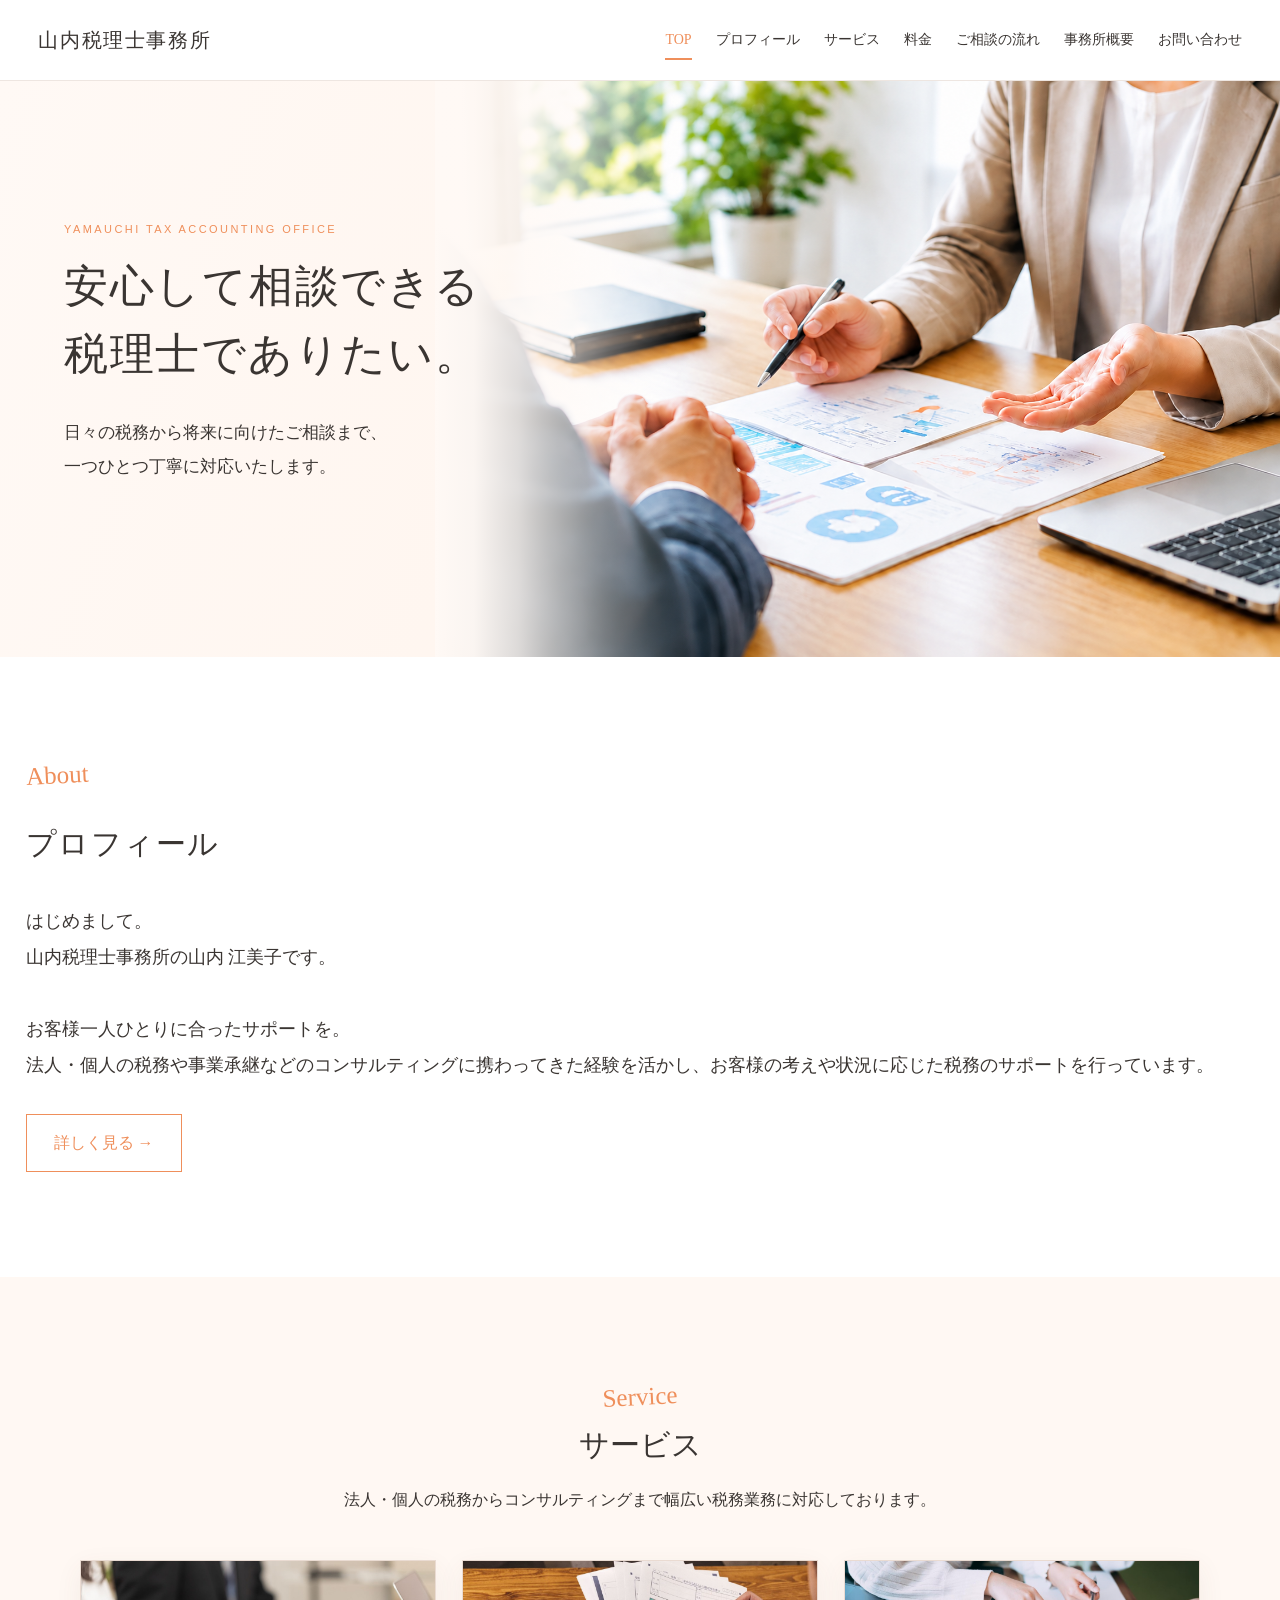
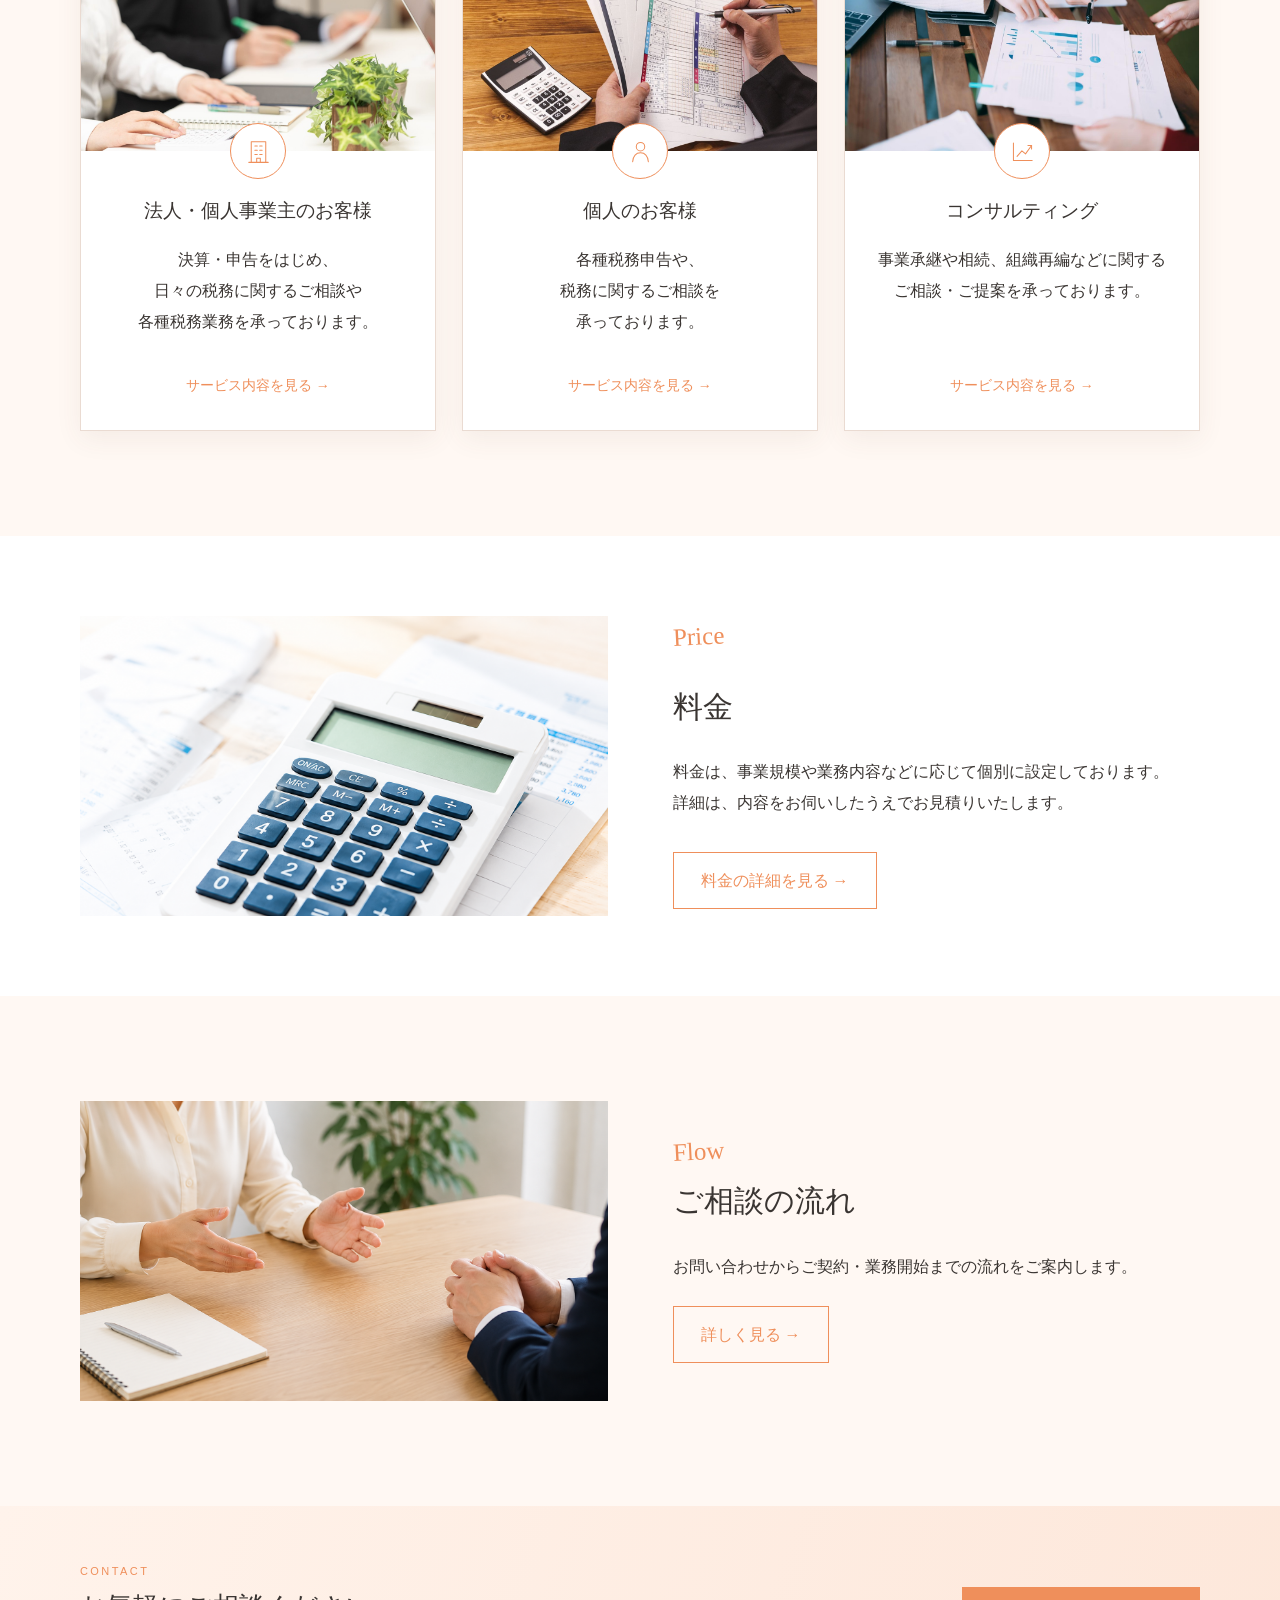
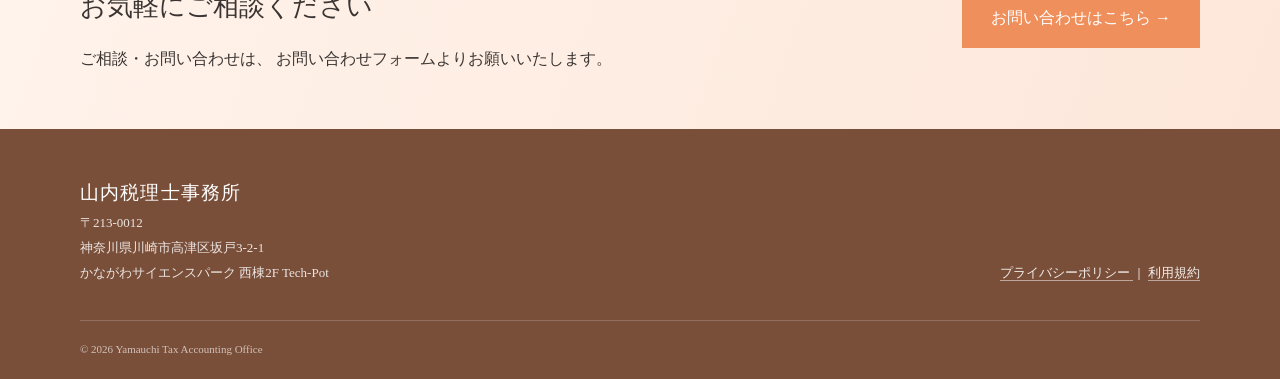
==== commit 183ceb84: "レスポンシブ表示と各ページの微調整" ====
--- a/index.html
+++ b/index.html
@@ -12,7 +12,7 @@
 
 <link rel="icon" type="image/png" href="images/favicon.png">
  
- <link rel="stylesheet" href="style.css">
+<link rel="stylesheet" href="style.css?v=2">
 </head>
 
 
@@ -182,9 +182,9 @@
   </svg>
 </div>
 
-              <h3>
-                法人・個人事業主のお客様
-              </h3>
+             <h3 style="white-space: nowrap;">
+  法人・個人事業主のお客様
+</h3>
 
               <p>
                 決算・申告をはじめ、<br>
--- a/style.css
+++ b/style.css
@@ -3377,8 +3377,8 @@
 /* V5 TOP ABOUT 本文幅の微調整 */
 
 .v5-about-single {
-  width: min(94%, 1200px);
-  max-width: 1200px;
+  width: min(96%, 1240px);
+  max-width: 1240px;
 }
 
 /* =========================================
@@ -3659,4 +3659,5 @@
 
 .contact-caution-area .contact-caution:last-child {
   margin-bottom: 0;
-}+}
+
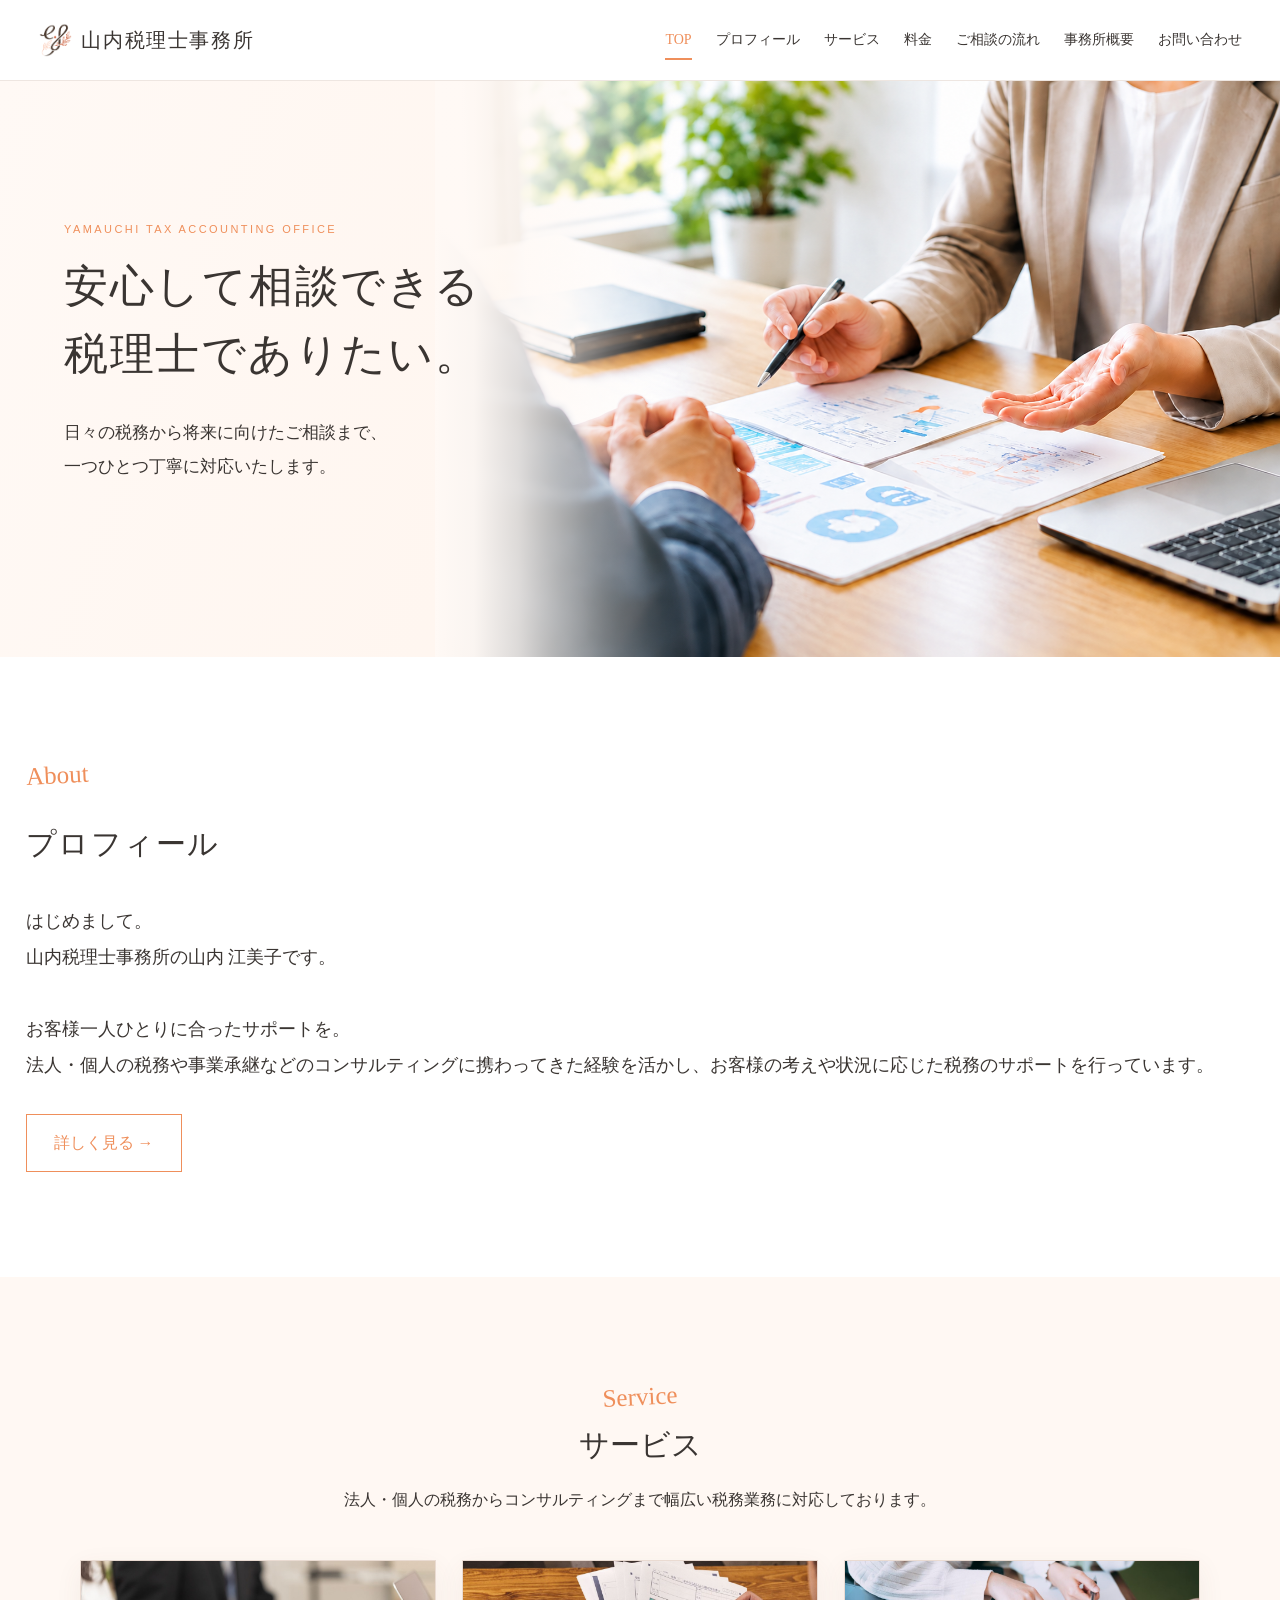
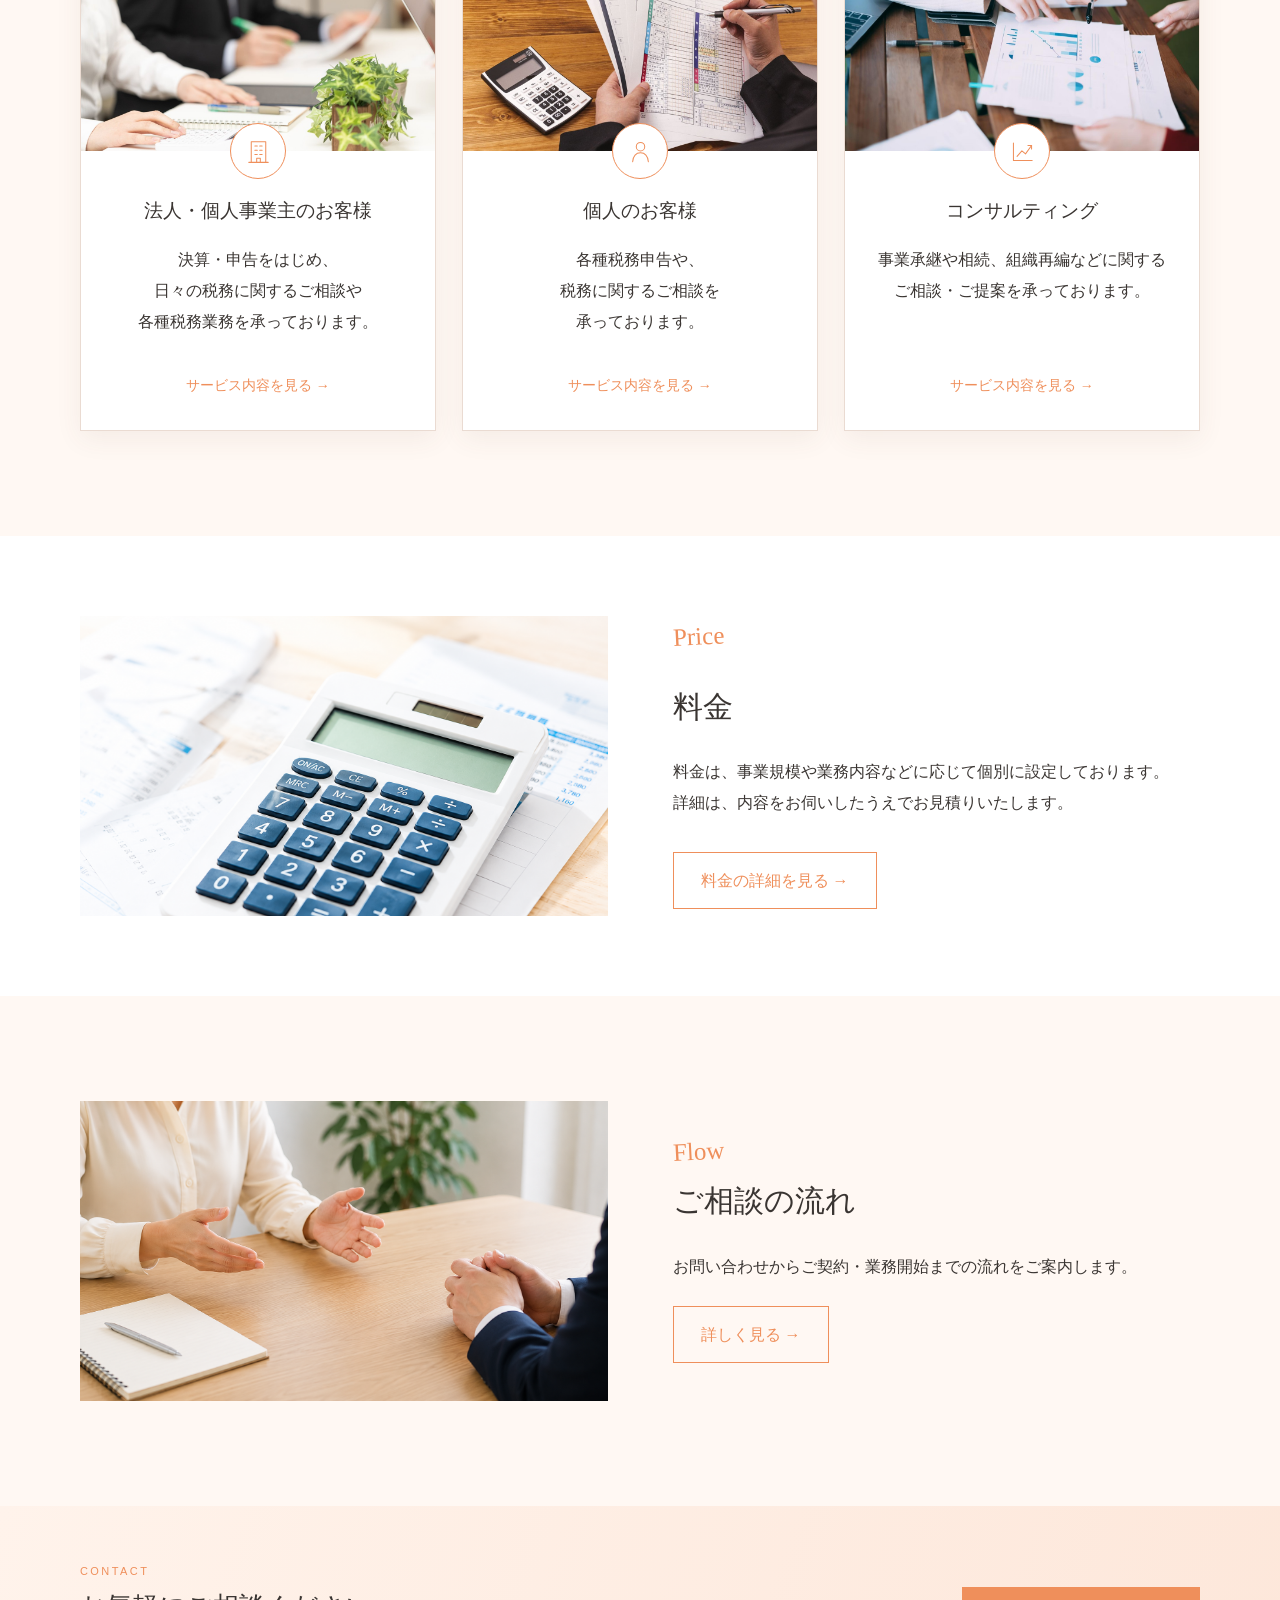
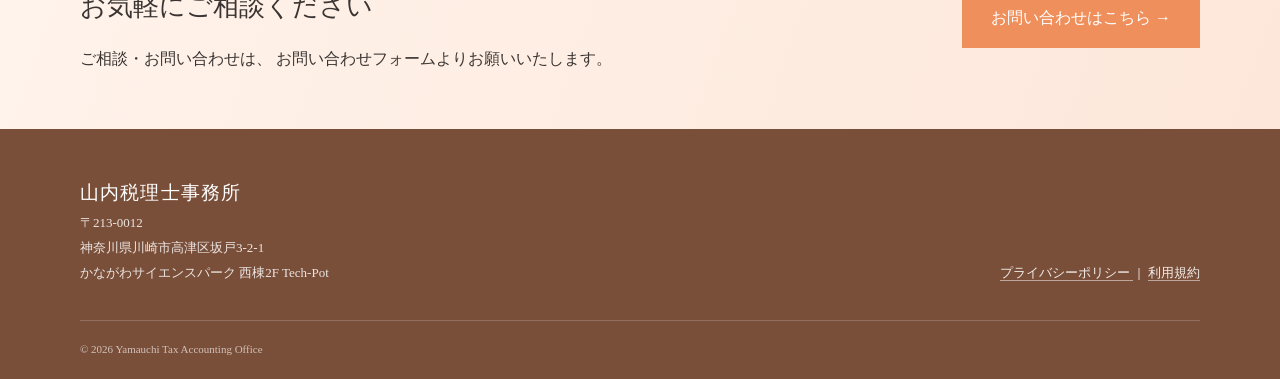
==== commit bb8d2a3a: "ファビコン変更、TOPアイコン追加" ====
--- a/index.html
+++ b/index.html
@@ -2,13 +2,24 @@
 <html lang="ja">
 
 <head>
+<!-- Google tag (gtag.js) -->
+<script async src="https://www.googletagmanager.com/gtag/js?id=G-VN6SNPW13R"></script>
+<script>
+  window.dataLayer = window.dataLayer || [];
+  function gtag(){dataLayer.push(arguments);}
+  gtag('js', new Date());
+
+  gtag('config', 'G-VN6SNPW13R');
+</script>
+
   <meta charset="UTF-8">
   <meta name="viewport" content="width=device-width, initial-scale=1.0">
 
   <meta name="description"
-    content="山内税理士事務所。日々の税務から将来に向けたご相談まで、一つひとつ丁寧に対応いたします。">
-
-  <title>山内税理士事務所</title>
+  content="川崎市高津区・溝の口の山内税理士事務所。法人・個人の税務から将来に向けたご相談まで、一つひとつ丁寧に対応いたします。">
+
+  <title>山内税理士事務所｜川崎市・溝の口の税理士</title>
+  <link rel="canonical" href="https://tax-yamauchi.com/">
 
 <link rel="icon" type="image/png" href="images/favicon.png">
  
@@ -23,9 +34,10 @@
 
     <div class="header-inner">
 
-      <a class="office-name" href="index.html">
-        山内税理士事務所
-      </a>
+     <a class="office-name" href="index.html">
+  <img src="images/logo.png" alt="">
+  <span>山内税理士事務所</span>
+</a>
 
       <nav class="nav">
 
--- a/style.css
+++ b/style.css
@@ -3661,3 +3661,16 @@
   margin-bottom: 0;
 }
 
+/* ヘッダーロゴ */
+.office-name {
+  display: flex;
+  align-items: center;
+  gap: 9px;
+}
+
+.office-name img {
+  width: 34px;
+  height: 34px;
+  object-fit: contain;
+  flex-shrink: 0;
+}
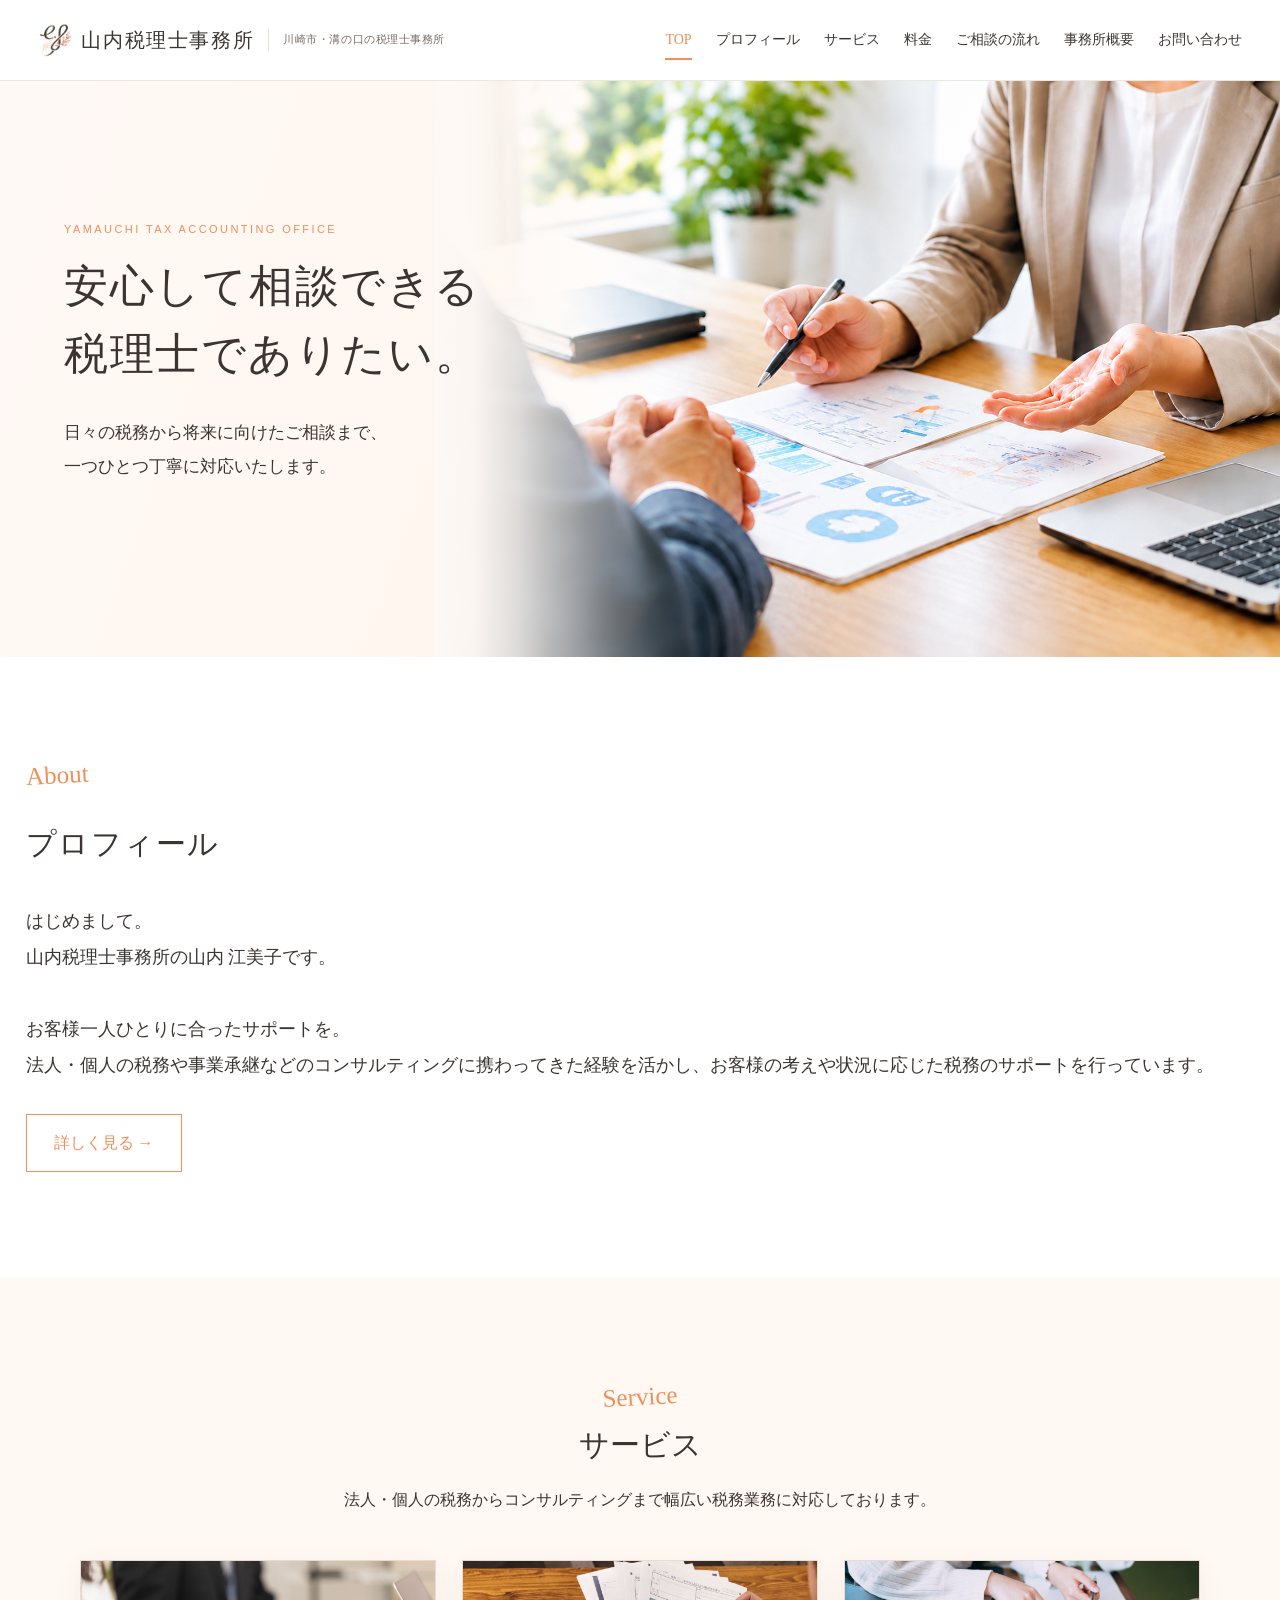
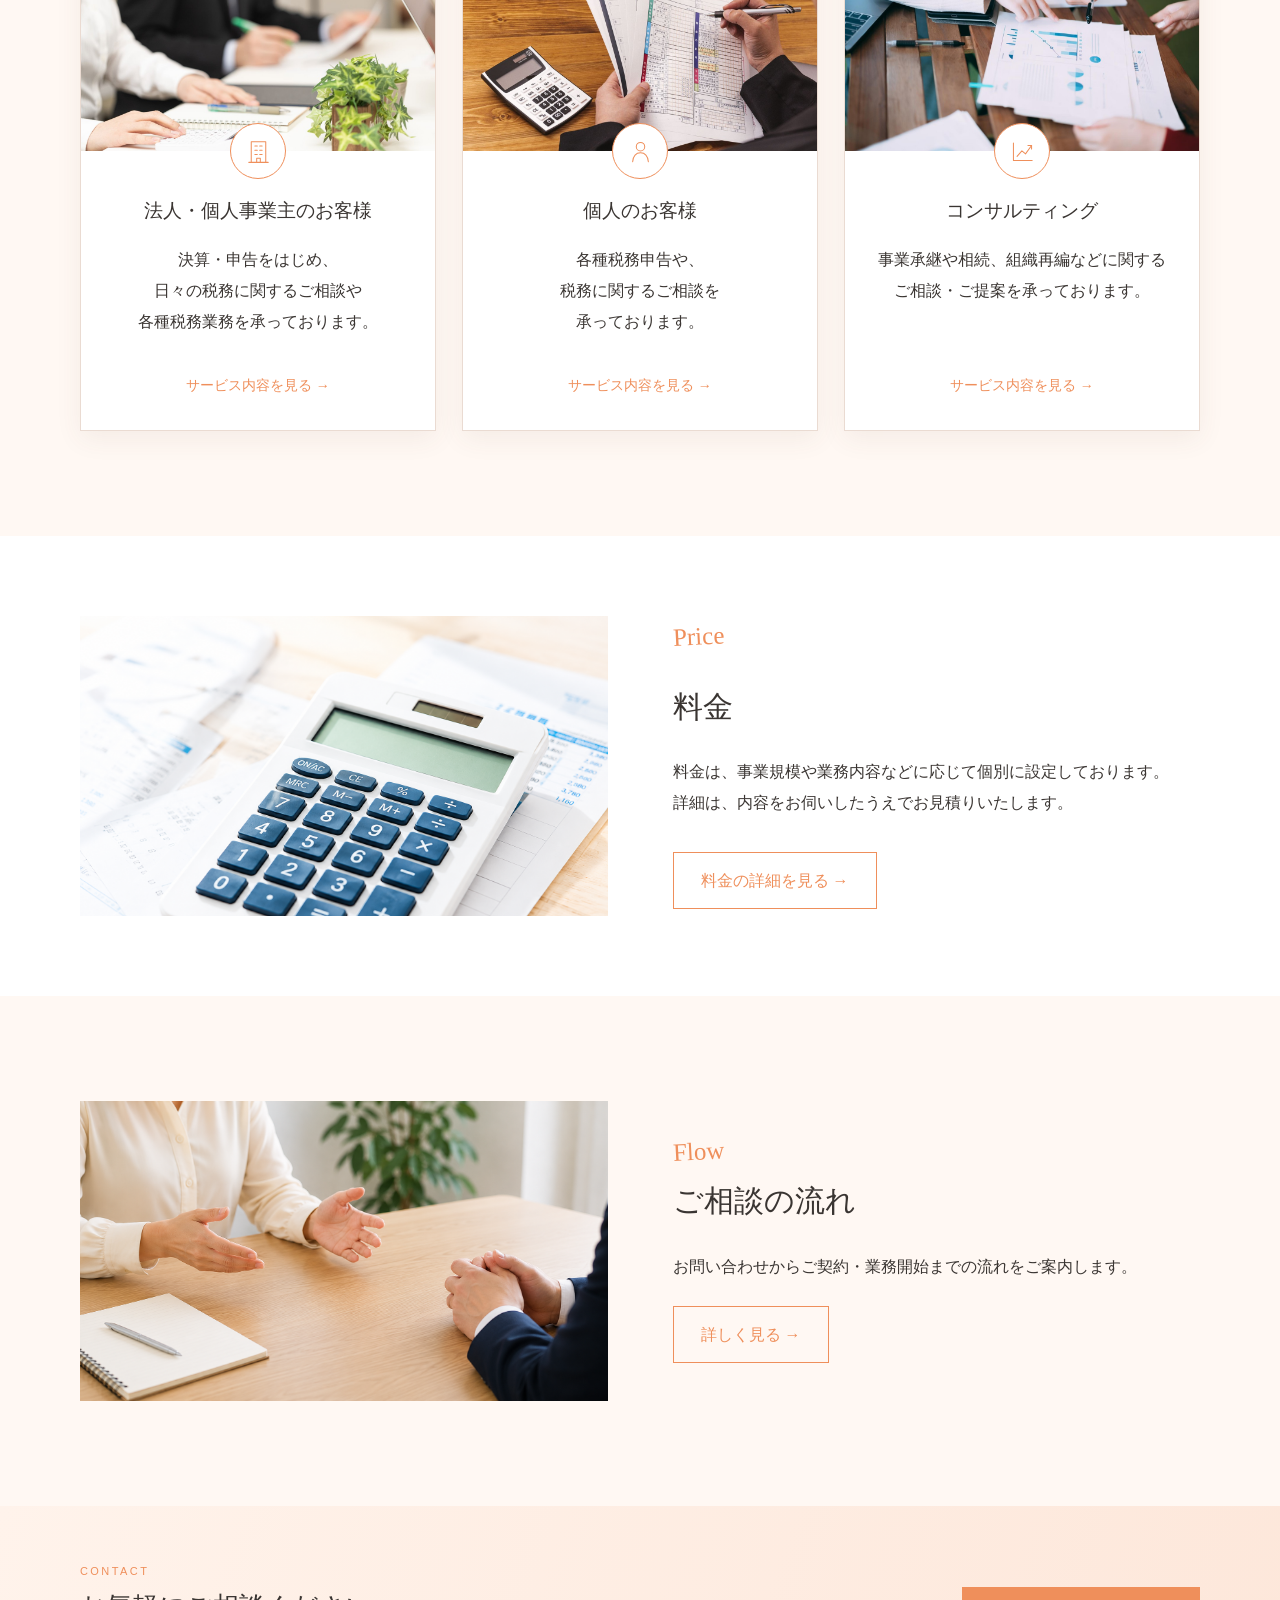
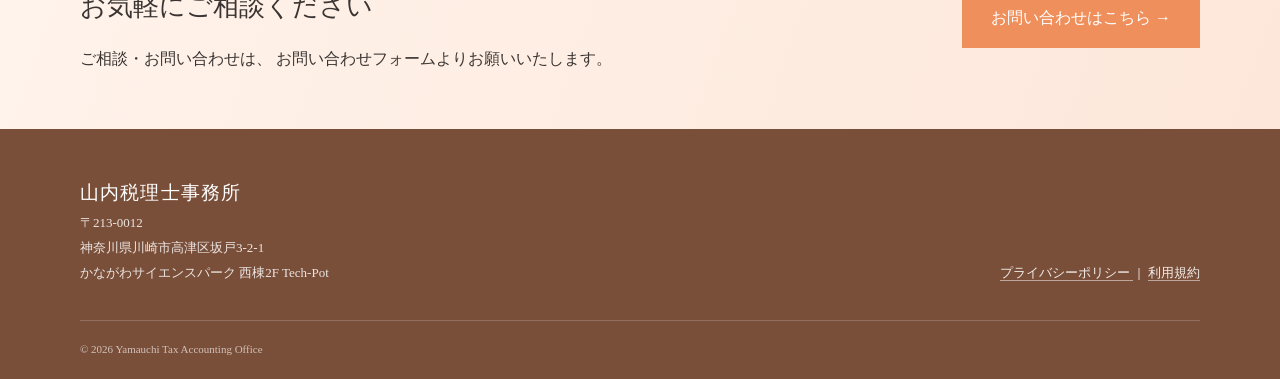
==== commit cb88740a: "TOP地域追加、ロゴ修正" ====
--- a/index.html
+++ b/index.html
@@ -34,10 +34,16 @@
 
     <div class="header-inner">
 
-     <a class="office-name" href="index.html">
-  <img src="images/logo.png" alt="">
-  <span>山内税理士事務所</span>
-</a>
+    <div class="office-brand">
+  <a class="office-name" href="index.html">
+    <img src="images/logo.png" alt="">
+    <span>山内税理士事務所</span>
+  </a>
+
+  <span class="office-area">
+    川崎市・溝の口の税理士事務所
+  </span>
+</div>
 
       <nav class="nav">
 
--- a/style.css
+++ b/style.css
@@ -3674,3 +3674,54 @@
   object-fit: contain;
   flex-shrink: 0;
 }
+
+/* =========================
+   ヘッダー 地域表示
+========================= */
+
+/* PC */
+.office-brand {
+  display: flex;
+  align-items: center;
+  gap: 14px;
+  white-space: nowrap;
+}
+
+.office-area {
+  padding-left: 14px;
+  border-left: 1px solid var(--border-color);
+  color: var(--sub-text-color);
+  font-size: 11px;
+  letter-spacing: 0.05em;
+}
+
+/* スマホ */
+@media (max-width: 850px) {
+
+  .office-brand {
+    display: block;
+  }
+
+  .office-area {
+    display: block;
+    margin-top: -16px;   /* ←今の見栄えを維持 */
+    padding-left: 70px;  /* ←今の見栄えを維持 */
+    border-left: none;
+    color: var(--sub-text-color);
+    font-size: 10px;
+    letter-spacing: 0.04em;
+    line-height: 1.5;
+  }
+
+  .office-area::before {
+    content: "― ";
+  }
+
+  .office-area::after {
+    content: " ―";
+  }
+
+  .nav {
+    margin-top: 12px;
+  }
+}
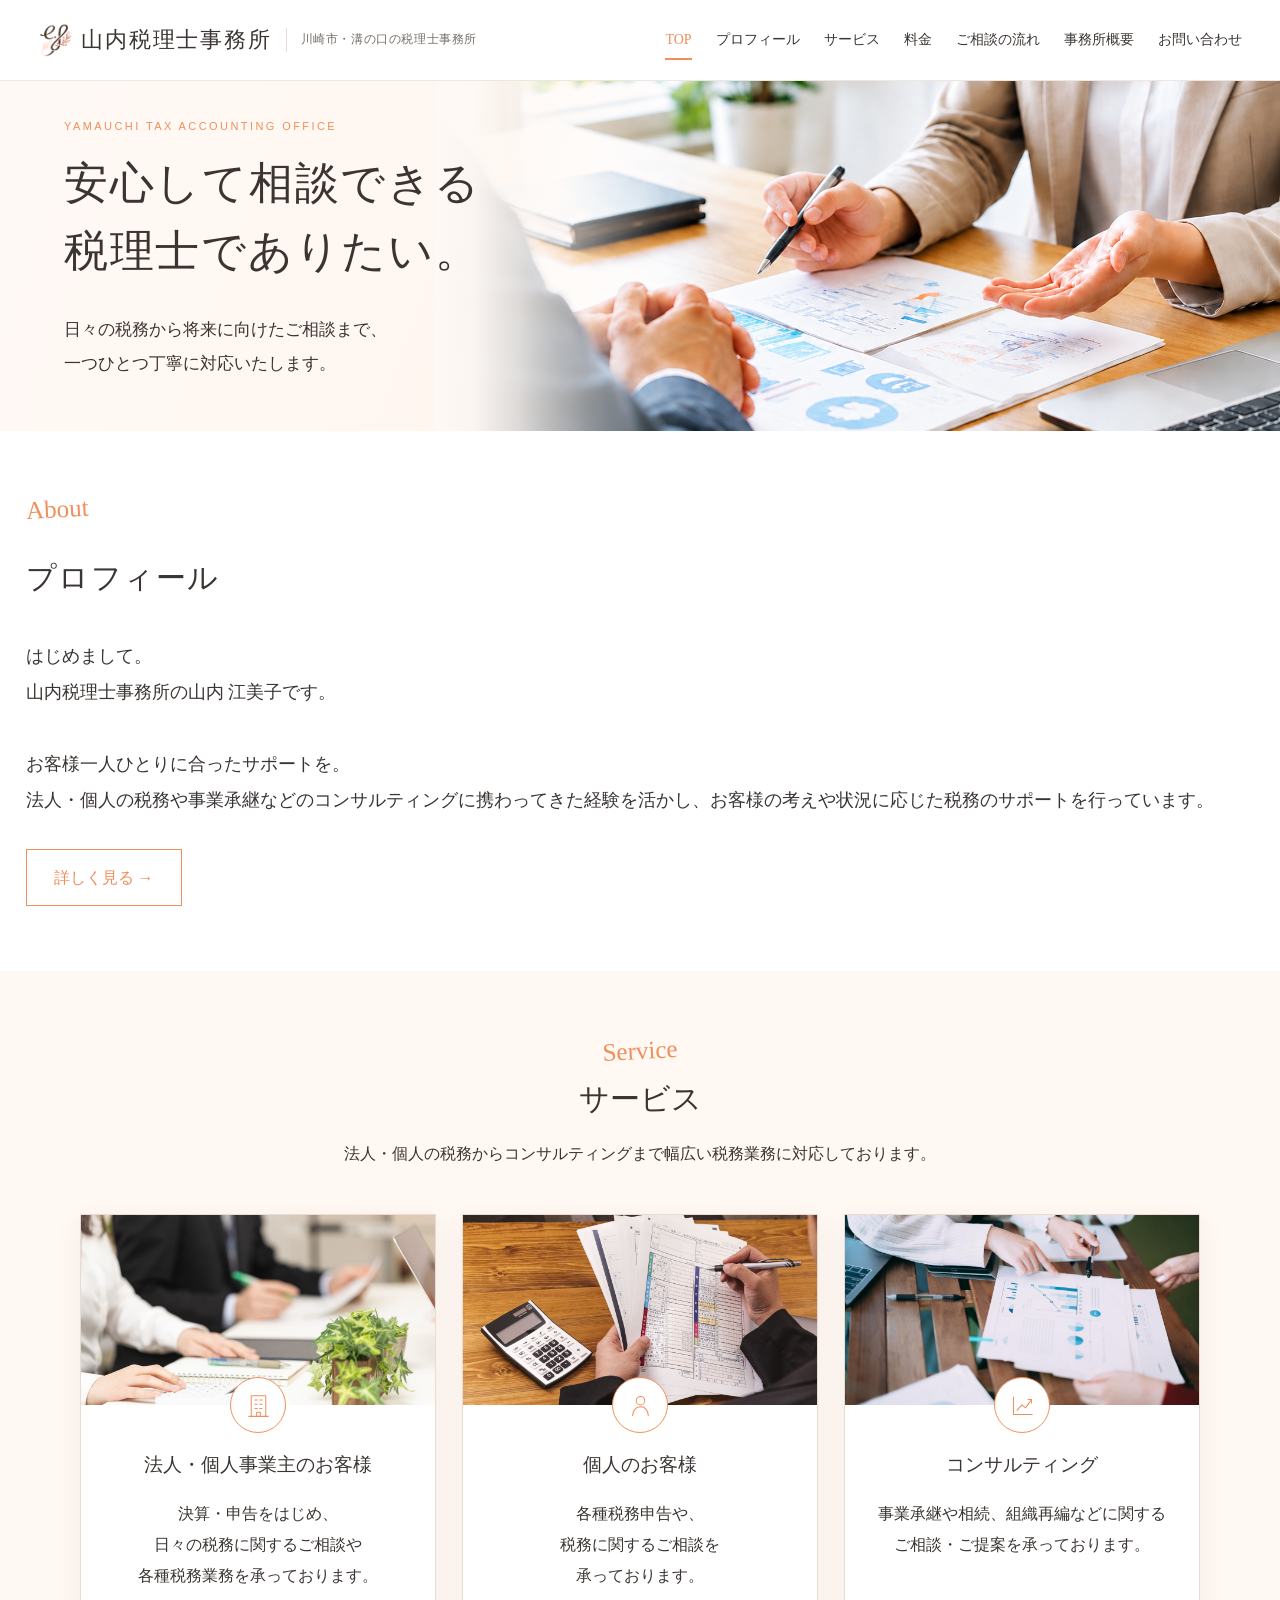
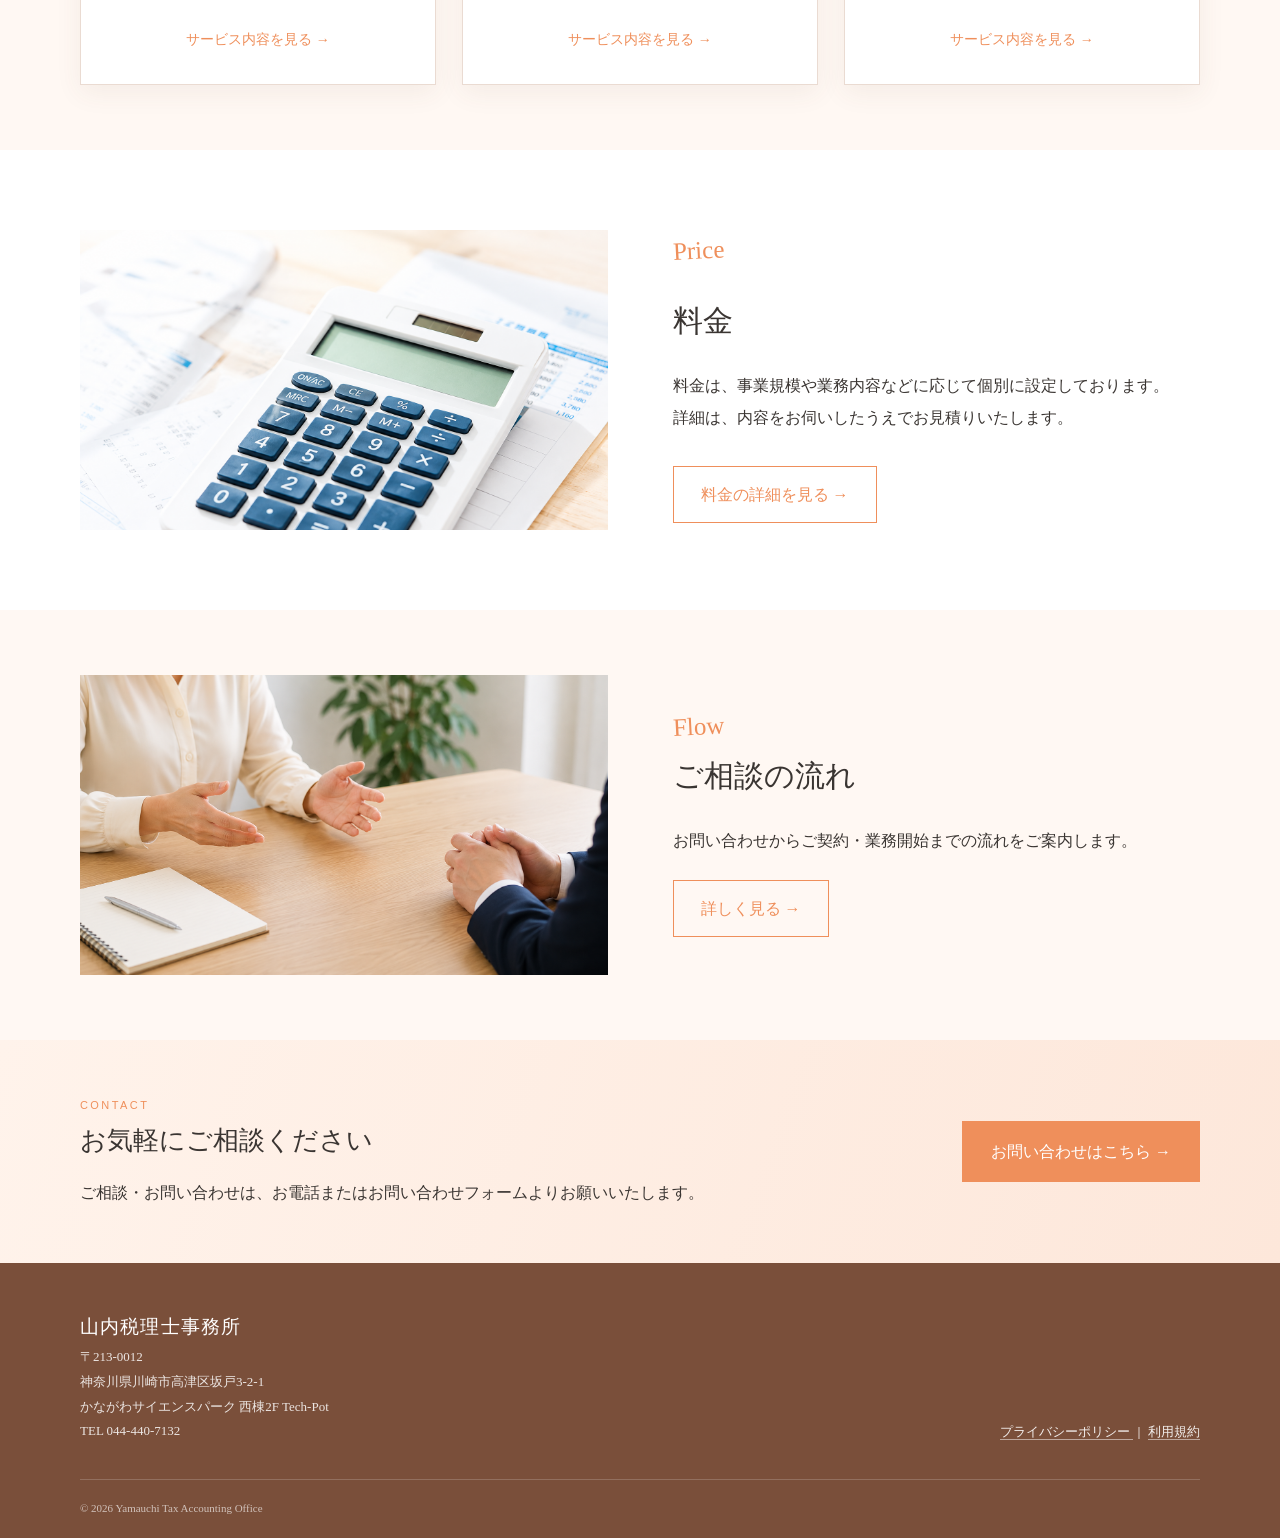
==== commit f41fc643: "帯修正などの調整" ====
--- a/index.html
+++ b/index.html
@@ -23,7 +23,7 @@
 
 <link rel="icon" type="image/png" href="images/favicon.png">
  
-<link rel="stylesheet" href="style.css?v=2">
+<link rel="stylesheet" href="style.css?v=3">
 </head>
 
 
@@ -419,8 +419,7 @@
           </h2>
 
           <p>
-            ご相談・お問い合わせは、
-            お問い合わせフォームよりお願いいたします。
+            ご相談・お問い合わせは、お電話またはお問い合わせフォームよりお願いいたします。
           </p>
 
         </div>
@@ -453,11 +452,12 @@
           山内税理士事務所
         </p>
 
-        <p class="footer-address">
-          〒213-0012<br>
-          神奈川県川崎市高津区坂戸3-2-1<br>
-          かながわサイエンスパーク 西棟2F Tech-Pot
-        </p>
+       <p class="footer-address">
+  〒213-0012<br>
+  神奈川県川崎市高津区坂戸3-2-1<br>
+  かながわサイエンスパーク 西棟2F Tech-Pot<br>
+  TEL <a href="tel:0444407132">044-440-7132</a>
+</p>
 
       </div>
 
--- a/style.css
+++ b/style.css
@@ -132,7 +132,7 @@
 
 .office-name {
 
-  font-size: 20px;
+  font-size: 22px;
 
   letter-spacing: 0.08em;
 
@@ -359,7 +359,7 @@
 
 .section {
 
-  padding: 105px 0;
+  padding: 65px 0;
 
 }
 
@@ -789,7 +789,7 @@
 
   .section {
 
-    padding: 75px 0;
+    padding: 50px 0;
 
   }
 
@@ -889,13 +889,13 @@
 ========================================= */
 
 .page-hero {
-  padding: 95px 0 75px;
+  padding: 40px 0;
   background: var(--sub-background);
 }
 
 .page-hero h1 {
-  margin: 0 0 20px;
-  font-size: 38px;
+  margin: 0 0 14px;
+  font-size: 34px;
   font-weight: 500;
   letter-spacing: 0.08em;
 }
@@ -905,7 +905,6 @@
   margin-bottom: 0;
   font-size: 16px;
 }
-
 
 /* =========================================
    サービスページ
@@ -976,11 +975,11 @@
 @media (max-width: 850px) {
 
   .page-hero {
-    padding: 65px 0 55px;
+    padding: 32px 0;
   }
 
   .page-hero h1 {
-    font-size: 30px;
+    font-size: 28px;
   }
 
   .service-detail-grid {
@@ -1529,10 +1528,10 @@
   letter-spacing: 0.05em;
 }
 
-.contact-form-area {
-  padding: 45px;
-  background: var(--sub-background);
-  border-top: 3px solid var(--main-color);
+..contact-form-area {
+  padding: 0;
+  background: transparent;
+  border-top: none;
 }
 
 .contact-form-label {
@@ -1543,7 +1542,8 @@
   letter-spacing: 0.2em;
 }
 
-.contact-form-area h3 {
+.contact-form-area h3,
+.contact-phone-area h3 {
   margin: 0 0 20px;
   font-size: 23px;
   font-weight: 500;
@@ -1580,10 +1580,6 @@
 
 
 @media (max-width: 850px) {
-
-  .contact-form-area {
-    padding: 30px 22px;
-  }
 
   .contact-message h2 {
     font-size: 24px;
@@ -2630,7 +2626,7 @@
 ========================================= */
 
 .v4-hero {
-  min-height: 570px;
+  height: 350px;
 
   display: grid;
   grid-template-columns: 0.82fr 1.18fr;
@@ -2646,8 +2642,8 @@
 
 .v4-hero-message {
   padding:
-    85px 35px
-    85px max(5vw, 55px);
+    35px 35px
+    35px max(5vw, 55px);
 
   display: flex;
   flex-direction: column;
@@ -2680,7 +2676,7 @@
 
 
 .v4-hero-photo {
-  min-height: 570px;
+  height: 350px;
 
   overflow: hidden;
 }
@@ -3016,29 +3012,33 @@
 
   .v4-hero {
     grid-template-columns: 1fr;
-  }
-
+    height: auto;
+  }
 
   .v4-hero-message {
     padding:
-      60px 7%
-      50px;
-  }
-
-
-  .v4-hero-message h1 {
+      24px 7%
+      18px;
+  }
+
+
+   .v4-hero-message h1 {
+    margin-bottom: 20px;
     white-space: normal;
   }
 
+.v4-hero-text {
+  margin-bottom: 0;
+}
+
 
   .v4-hero-photo {
-    min-height: 330px;
+    min-height: 180px;
   }
 
 
   .v4-about-grid {
     grid-template-columns: 1fr;
-
     gap: 45px;
   }
 
@@ -3691,7 +3691,7 @@
   padding-left: 14px;
   border-left: 1px solid var(--border-color);
   color: var(--sub-text-color);
-  font-size: 11px;
+  font-size: 12px;
   letter-spacing: 0.05em;
 }
 
@@ -3708,7 +3708,7 @@
     padding-left: 70px;  /* ←今の見栄えを維持 */
     border-left: none;
     color: var(--sub-text-color);
-    font-size: 10px;
+    font-size: 11px;
     letter-spacing: 0.04em;
     line-height: 1.5;
   }
@@ -3724,4 +3724,74 @@
   .nav {
     margin-top: 12px;
   }
-}+}
+
+/* プロフィール本番写真 */
+.about-photo-area .profile-photo-placeholder {
+  overflow: hidden;
+}
+
+.about-photo-area .profile-photo-placeholder img {
+  width: 100%;
+  height: 100%;
+  display: block;
+  object-fit: cover;
+  object-position: center top;
+}
+
+/* =========================
+   プロフィール概要
+========================= */
+
+.profile-summary {
+  margin-top: 24px;
+  color: var(--text-color);
+}
+
+.profile-name {
+  margin: 0 0 24px;
+  font-size: 1.2rem;
+  font-weight: 600;
+  letter-spacing: 0.06em;
+}
+
+.profile-name span {
+  display: block;
+  margin-bottom: 4px;
+  color: var(--sub-text-color);
+  font-size: 0.8rem;
+  font-weight: 400;
+}
+
+.profile-label {
+  margin: 0 0 16px;
+  padding-bottom: 8px;
+  border-bottom: 1px solid var(--border-color);
+  color: var(--sub-text-color);
+  font-size: 0.75rem;
+  letter-spacing: 0.14em;
+}
+
+.profile-data {
+  margin: 0;
+}
+
+.profile-data dt {
+  margin-top: 14px;
+  font-size: 0.82rem;
+  font-weight: 600;
+}
+
+.profile-data dd {
+  margin: 4px 0 0;
+  font-size: 0.88rem;
+  line-height: 1.8;
+}
+
+/* ご挨拶 署名部分 */
+.about-signature {
+  margin-top: 24px;
+  padding-top: 0;
+  border-top: none;
+}
+
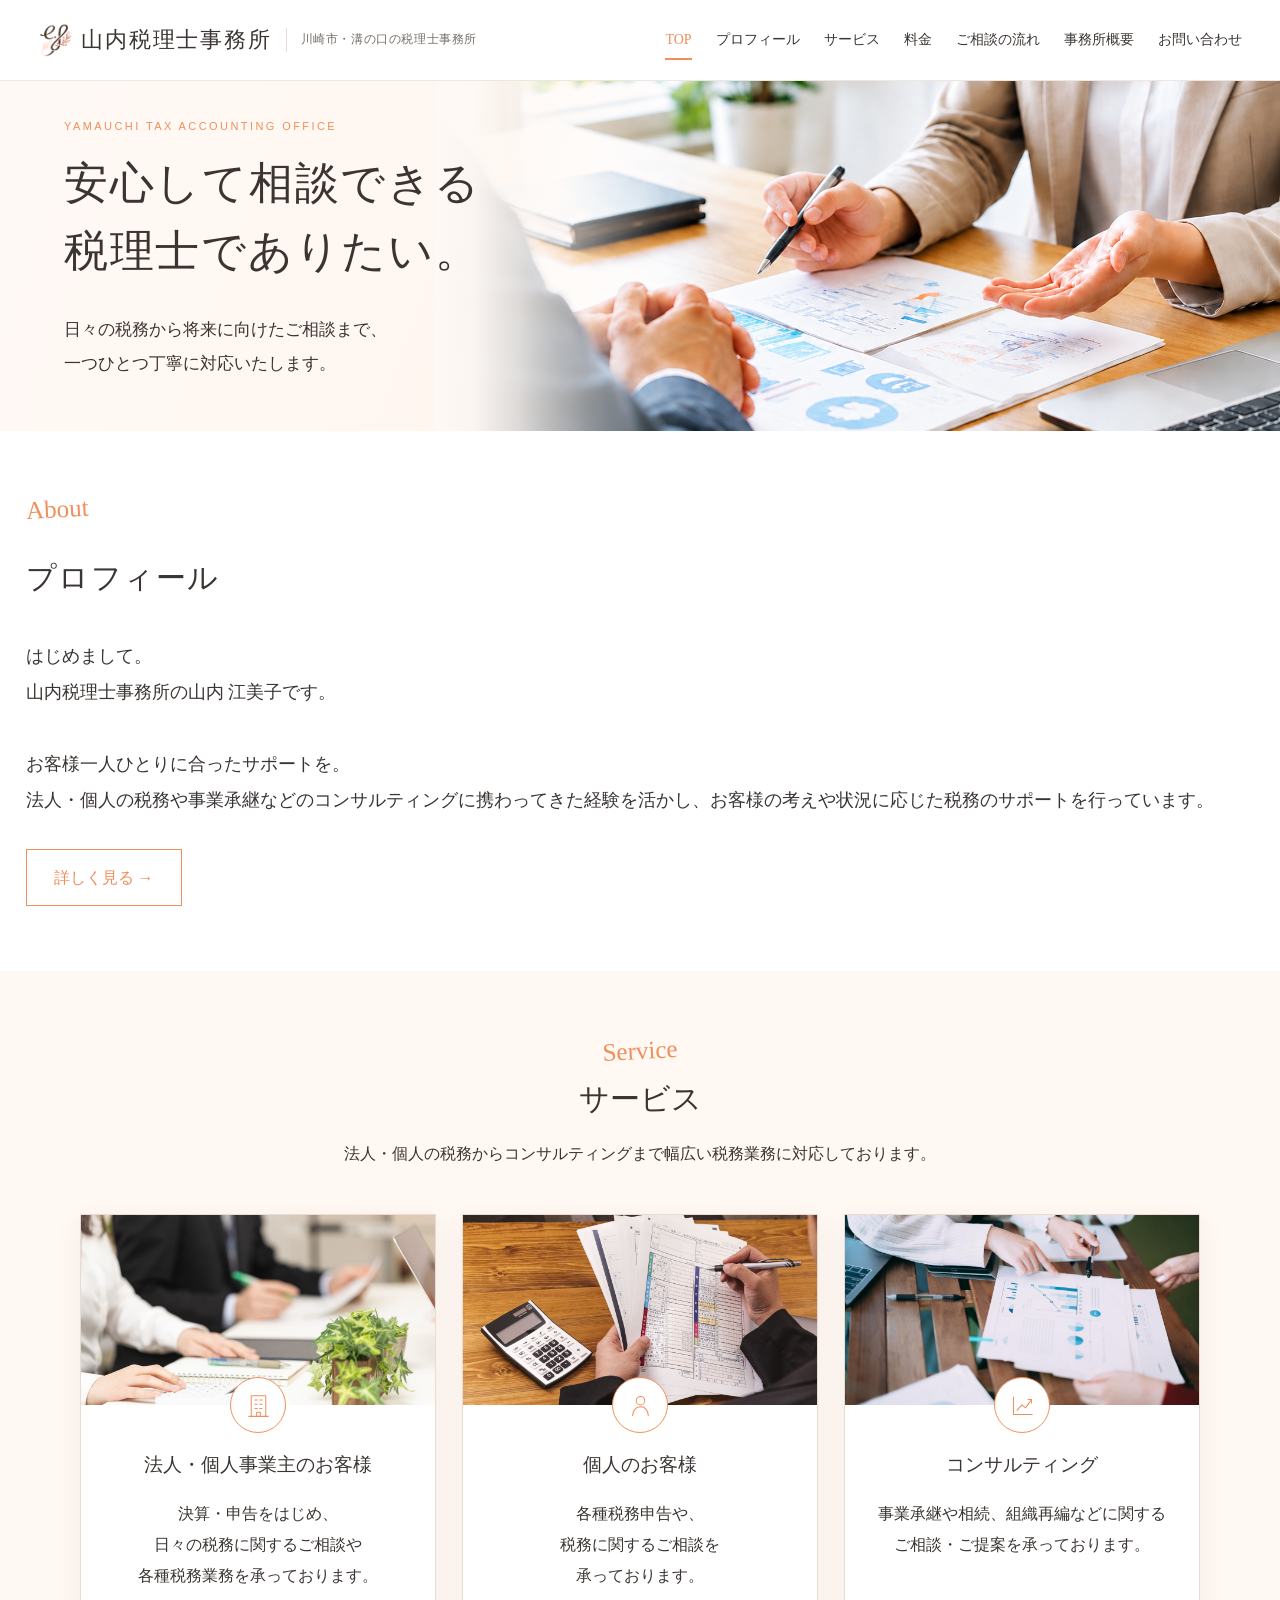
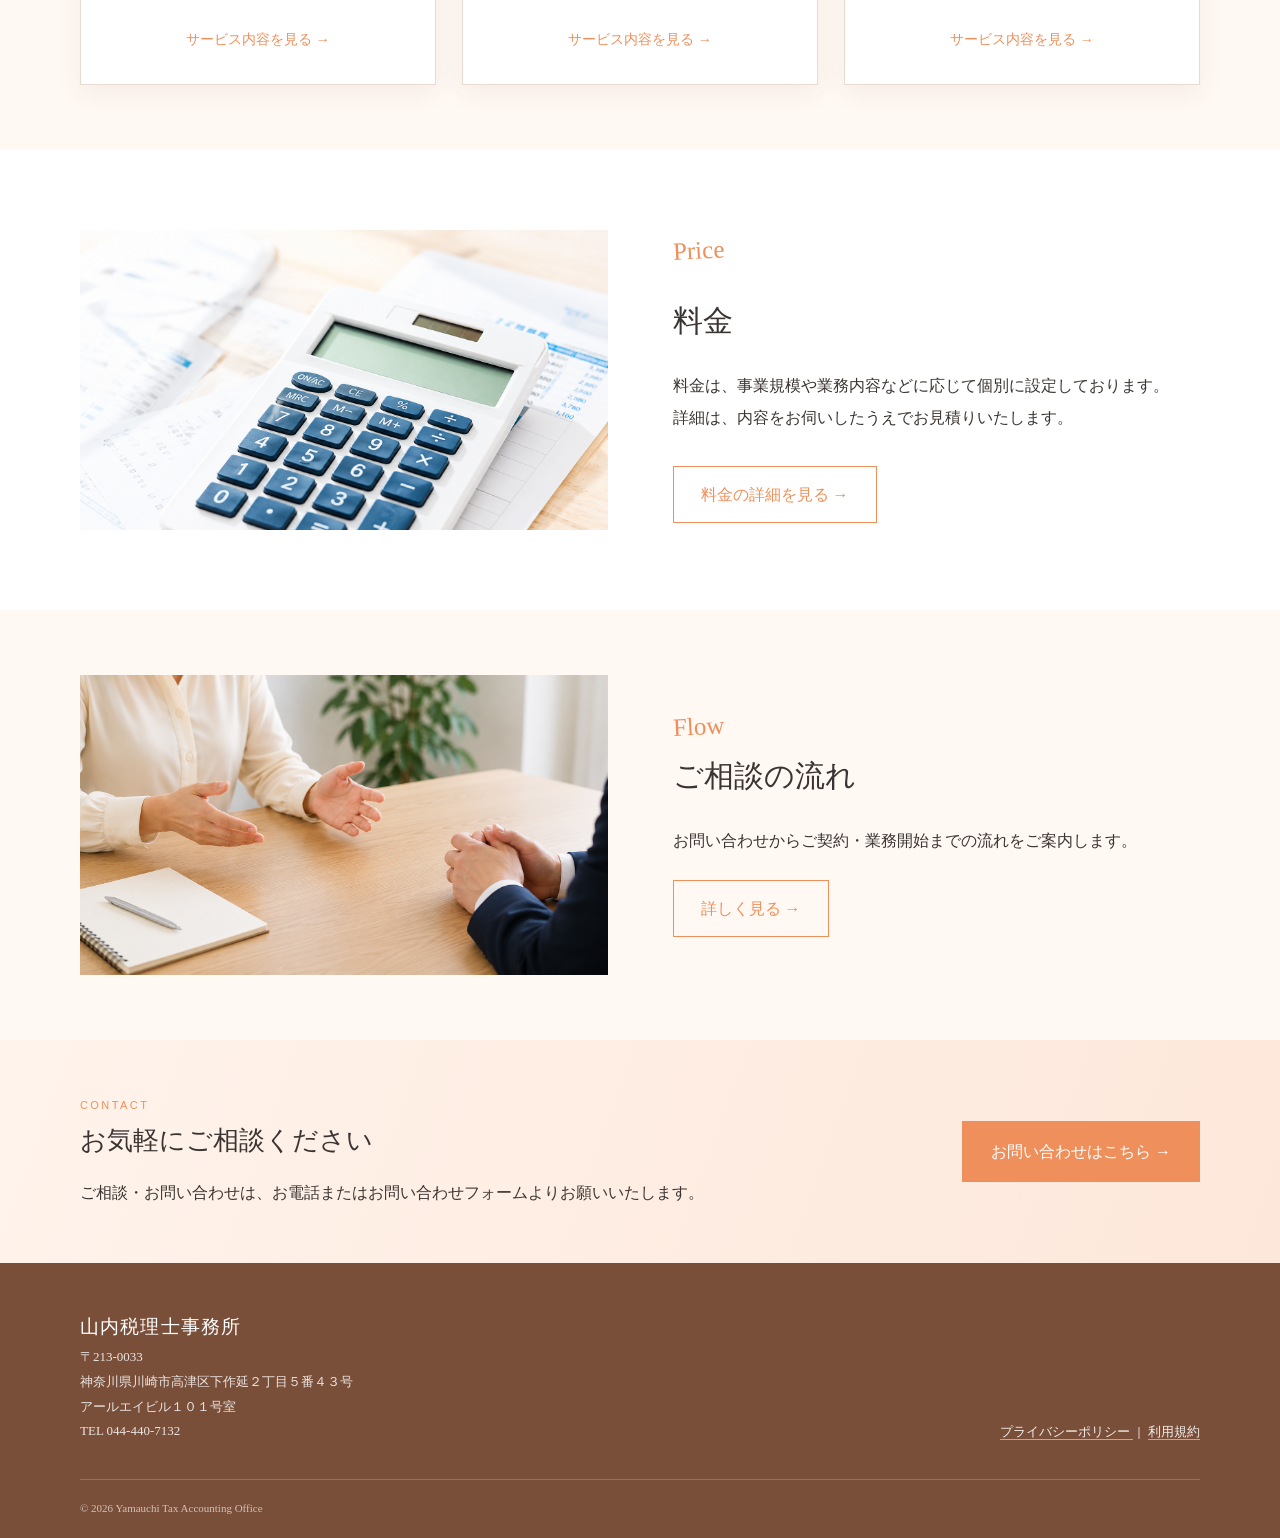
==== commit 13c19670: "事務所住所変更" ====
--- a/index.html
+++ b/index.html
@@ -453,9 +453,9 @@
         </p>
 
        <p class="footer-address">
-  〒213-0012<br>
-  神奈川県川崎市高津区坂戸3-2-1<br>
-  かながわサイエンスパーク 西棟2F Tech-Pot<br>
+  〒213-0033<br>
+  神奈川県川崎市高津区下作延２丁目５番４３号<br>
+  アールエイビル１０１号室<br>
   TEL <a href="tel:0444407132">044-440-7132</a>
 </p>
 
--- a/style.css
+++ b/style.css
@@ -3795,3 +3795,47 @@
   border-top: none;
 }
 
+.contact-guide-card {
+  margin-bottom: 56px;
+  padding: 24px 26px;
+  background: #faf8f5;
+  border: none;
+  border-radius: 10px;
+}
+
+.contact-guide-card p {
+  margin: 0 0 14px;
+  line-height: 1.9;
+}
+
+.contact-guide-card p:last-child {
+  margin-bottom: 0;
+}
+
+.contact-phone-area {
+  margin-top: 56px;
+}
+
+/* 事務所概要：アクセス案内を1列に変更 */
+.office-access-section .access-card-grid {
+  grid-template-columns: 1fr;
+}
+
+.office-access-section .access-card {
+  min-height: auto;
+}
+
+.office-address-line {
+  white-space: nowrap;
+}
+
+/* アクセス案内 PCは2列、スマホは1列 */
+.office-access-section .access-card-grid {
+  grid-template-columns: repeat(2, minmax(0, 1fr));
+}
+
+@media (max-width: 850px) {
+  .office-access-section .access-card-grid {
+    grid-template-columns: 1fr;
+  }
+}
